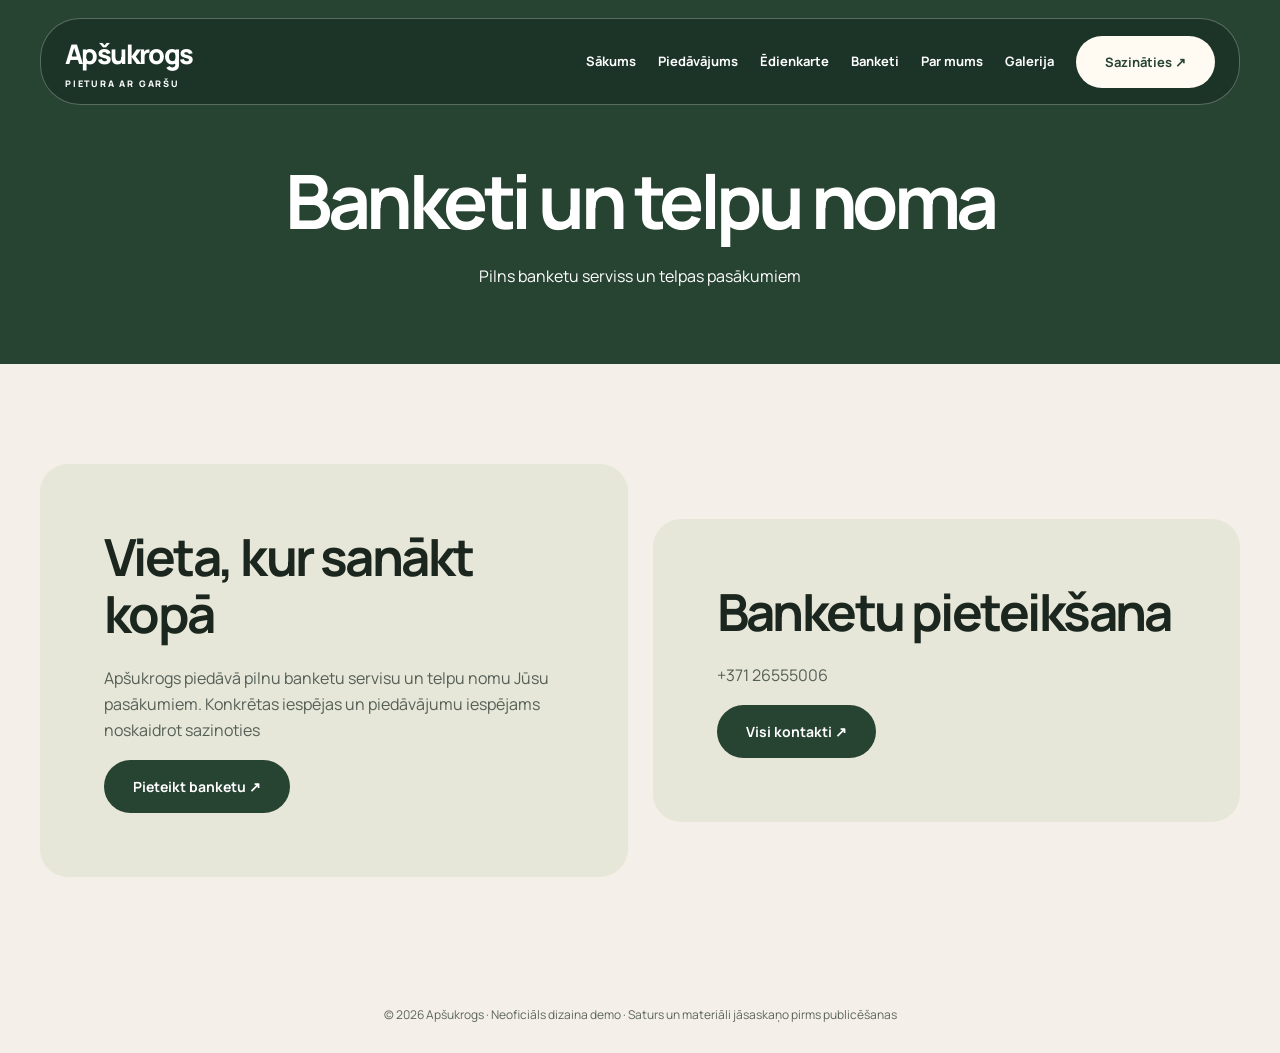
==== banketi.html @ 4380e302 "Add Apšukrogs banketi.html" ====
<!doctype html><html lang="lv"><head><meta charset="utf-8"><meta name="viewport" content="width=device-width,initial-scale=1"><meta name="theme-color" content="#274332"><meta name="description" content="Apšukrogs, Pūres pagasts — ēdināšana, banketi un pasākumi"><title>Banketi | Apšukrogs</title><link rel="stylesheet" href="styles.css"></head><body><header class="header"><div class="container header-inner"><a href="index.html" class="brand">Apšukrogs<small>Pietura ar garšu</small></a><button class="toggle" aria-label="Atvērt izvēlni" aria-expanded="false" onclick="let n=document.querySelector('.nav');let o=n.classList.toggle('open');this.setAttribute('aria-expanded',o)">☰</button><nav class="nav"><a href="index.html">Sākums</a><a href="piedavajums.html">Piedāvājums</a><a href="edienkarte.html">Ēdienkarte</a><a href="banketi.html">Banketi</a><a href="par-mums.html">Par mums</a><a href="galerija.html">Galerija</a><a href="kontakti.html" class="btn btn-light">Sazināties ↗</a></nav></div></header><main><div class="page-head"><div class="container"><h1>Banketi un telpu noma</h1><p>Pilns banketu serviss un telpas pasākumiem</p></div></div><section class="section"><div class="container split"><div class="panel"><h2>Vieta, kur sanākt kopā</h2><p>Apšukrogs piedāvā pilnu banketu servisu un telpu nomu Jūsu pasākumiem. Konkrētas iespējas un piedāvājumu iespējams noskaidrot sazinoties</p><a class="btn btn-dark" href="tel:+37126555006">Pieteikt banketu ↗</a></div><div class="panel"><h2>Banketu pieteikšana</h2><p>+371 26555006</p><a class="btn btn-dark" href="kontakti.html">Visi kontakti ↗</a></div></div></section></main><footer class="footer">© 2026 Apšukrogs · Neoficiāls dizaina demo · Saturs un materiāli jāsaskaņo pirms publicēšanas</footer></body></html>
---- styles.css ----
@import url('https://fonts.googleapis.com/css2?family=Manrope:wght@400;500;600;700;800&display=swap');
:root{--bg:#f4efe8;--ink:#1b261e;--green:#274332;--cream:#fffaf2;--muted:#5c665d;--line:#ded8cf}*{box-sizing:border-box}html{scroll-behavior:smooth}body{margin:0;background:var(--bg);color:var(--ink);font:16px/1.65 Manrope,sans-serif}a{color:inherit;text-decoration:none}img{width:100%;display:block;object-fit:cover}.container{width:min(1200px,calc(100% - 40px));margin:auto}.header{position:absolute;z-index:5;top:18px;left:0;width:100%;color:white}.header-inner{display:flex;align-items:center;justify-content:space-between;gap:24px;padding:13px 24px;border-radius:40px;border:1px solid #ffffff45;background:#1a3024b8;backdrop-filter:blur(15px)}.brand{font-size:27px;font-weight:800;letter-spacing:-.06em}.brand small{display:block;font-size:9px;letter-spacing:.2em;text-transform:uppercase}.nav{display:flex;gap:22px;align-items:center}.nav a{font-size:13px;font-weight:700}.btn{display:inline-flex;justify-content:center;align-items:center;padding:16px 28px;border-radius:999px;min-height:52px;font:700 14px Manrope,sans-serif;border:1px solid transparent;transition:.2s}.btn:hover{transform:translateY(-2px)}.btn-light{background:var(--cream);color:var(--green)}.btn-ghost{background:transparent;color:white;border-color:#ffffffb0}.btn-dark{background:var(--green);color:white}.hero{min-height:100svh;display:grid;place-items:center;background:#243629 url('https://visittukums.kartes.lv/files/img.php?f=56_a5d10-xl.JPG') center/cover no-repeat;position:relative}.hero:before{content:'';position:absolute;inset:0;background:linear-gradient(#13231a55,#0a160fba)}.hero-inner{position:relative;color:white;text-align:center;padding:155px 15px 90px}.hero h1{font-size:clamp(46px,8vw,100px);line-height:1.08;letter-spacing:-.065em;margin:0;font-weight:800}.hero h1 em{display:block;color:#f7e5c3}.actions{display:flex;justify-content:center;gap:16px;margin-top:34px;flex-wrap:wrap}.section{padding:100px 0}.section-title{font-size:clamp(36px,5vw,64px);letter-spacing:-.06em;line-height:1.15;text-align:center;margin:0 0 24px}.intro{text-align:center;margin:0 auto 46px;max-width:680px;color:var(--muted)}.offers{display:grid;grid-template-columns:repeat(4,1fr);gap:20px}.offer{background:var(--cream);border-radius:24px;overflow:hidden;border:1px solid var(--line);display:flex;flex-direction:column}.offer img{aspect-ratio:4/4.3}.offer .inner{padding:23px;display:flex;flex:1;flex-direction:column}.offer h3{font-size:20px;line-height:1.3;margin:0 0 12px;letter-spacing:-.03em}.offer p{font-size:14px;color:var(--muted);margin:0 0 22px}.offer a.more{font-weight:800;color:var(--green);margin-top:auto}.split{display:grid;grid-template-columns:1fr 1fr;gap:25px;align-items:center}.split>img{height:540px;border-radius:28px}.panel{background:#e6e7d9;padding:clamp(30px,5vw,70px);border-radius:28px}.panel h2{font-size:clamp(34px,4vw,56px);line-height:1.12;letter-spacing:-.05em;margin:0 0 22px}.panel p{color:#555f56}.about{text-align:center}.about p{max-width:650px;margin:0 auto 26px;font-size:19px}.gallery{display:grid;grid-template-columns:repeat(3,1fr);gap:20px}.gallery a{border-radius:23px;overflow:hidden}.gallery img{height:330px}.contact{background:var(--green);color:white;padding:90px 0}.contact .split{gap:80px}.contact h2{font-size:clamp(38px,4.8vw,64px);line-height:1.12;letter-spacing:-.06em}.contact p{color:#e1e9e0}.contact .panel{background:#ffffff13;border:1px solid #ffffff25;text-align:center}.contact .panel p{margin-bottom:20px}.footer{text-align:center;padding:28px;color:var(--muted);font-size:12px}.page-head{padding:160px 0 75px;background:var(--green);color:white;text-align:center}.page-head h1{font-size:clamp(44px,6vw,75px);line-height:1.1;letter-spacing:-.06em;margin:0}.page-head p{max-width:650px;margin:20px auto 0}.story{max-width:780px;margin:auto}.story p{font-size:18px;line-height:1.95}.menu-photo{max-width:720px;margin:auto}.menu-photo img{height:auto;object-fit:contain;border-radius:18px}.mini-grid{display:grid;grid-template-columns:repeat(2,1fr);gap:18px}.mini-grid .panel{padding:26px}.mini-grid h3{margin:0 0 12px}.menu-list{display:grid;grid-template-columns:repeat(2,1fr);gap:20px}.menu-list article{background:white;border:1px solid var(--line);padding:25px;border-radius:24px}.menu-list h3{margin:0 0 14px}.menu-list p{margin:6px 0;font-size:14px}.toggle{display:none;background:transparent;border:1px solid #fff9;color:white;padding:10px 14px;border-radius:50px}.note{font-size:12px;color:var(--muted);text-align:center;margin:24px auto}@media(max-width:900px){.nav{gap:9px}.nav a{font-size:11px}.offers{grid-template-columns:repeat(2,1fr)}.split{grid-template-columns:1fr}.split>img{height:420px}}@media(max-width:700px){.header-inner{border-radius:25px}.toggle{display:block}.nav{display:none;position:absolute;top:75px;left:20px;right:20px;background:var(--green);padding:20px;border-radius:24px;flex-direction:column;align-items:stretch}.nav.open{display:flex}.nav a{font-size:15px;text-align:center;padding:10px}.hero-inner{padding-top:180px}.hero h1{font-size:clamp(41px,12vw,60px)}.section{padding:72px 0}.offers,.gallery,.mini-grid,.menu-list{grid-template-columns:1fr}.gallery img{height:350px}.contact .split{gap:22px}}@media(prefers-reduced-motion:reduce){html{scroll-behavior:auto}.btn{transition:none}}
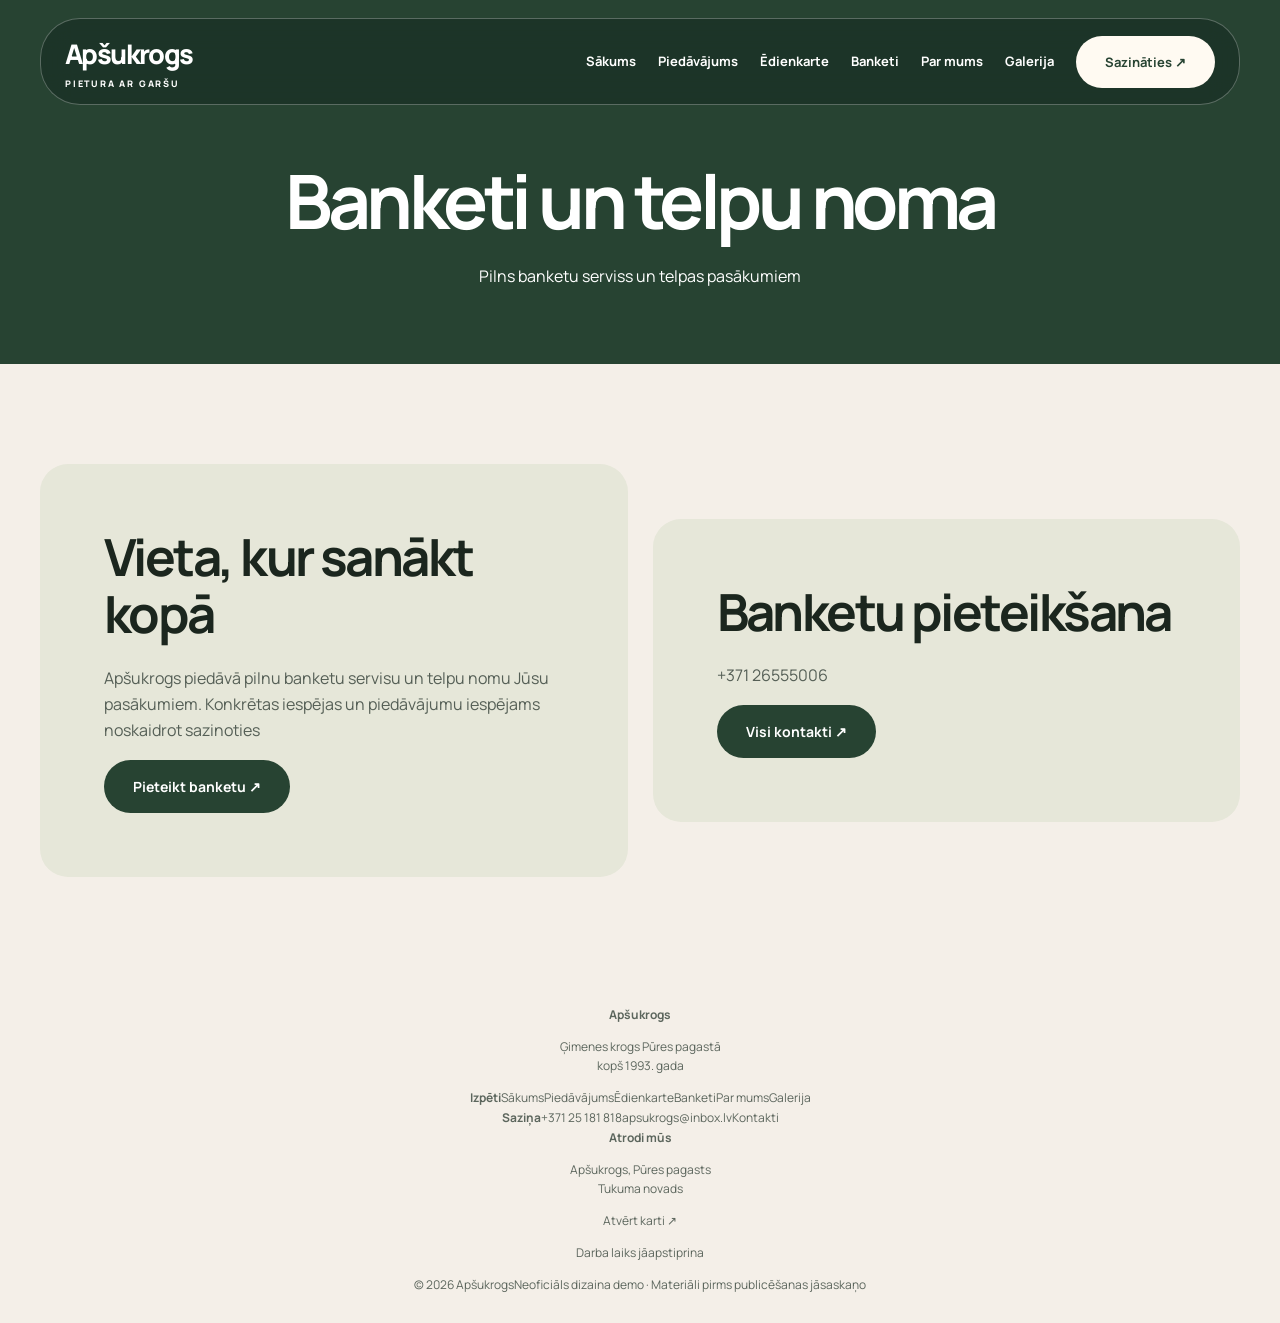
==== commit c7abbdd2: "Apply Warm Editorial design and verified Apšukrogs content" ====
--- a/banketi.html
+++ b/banketi.html
@@ -1 +1 @@
-<!doctype html><html lang="lv"><head><meta charset="utf-8"><meta name="viewport" content="width=device-width,initial-scale=1"><meta name="theme-color" content="#274332"><meta name="description" content="Apšukrogs, Pūres pagasts — ēdināšana, banketi un pasākumi"><title>Banketi | Apšukrogs</title><link rel="stylesheet" href="styles.css"></head><body><header class="header"><div class="container header-inner"><a href="index.html" class="brand">Apšukrogs<small>Pietura ar garšu</small></a><button class="toggle" aria-label="Atvērt izvēlni" aria-expanded="false" onclick="let n=document.querySelector('.nav');let o=n.classList.toggle('open');this.setAttribute('aria-expanded',o)">☰</button><nav class="nav"><a href="index.html">Sākums</a><a href="piedavajums.html">Piedāvājums</a><a href="edienkarte.html">Ēdienkarte</a><a href="banketi.html">Banketi</a><a href="par-mums.html">Par mums</a><a href="galerija.html">Galerija</a><a href="kontakti.html" class="btn btn-light">Sazināties ↗</a></nav></div></header><main><div class="page-head"><div class="container"><h1>Banketi un telpu noma</h1><p>Pilns banketu serviss un telpas pasākumiem</p></div></div><section class="section"><div class="container split"><div class="panel"><h2>Vieta, kur sanākt kopā</h2><p>Apšukrogs piedāvā pilnu banketu servisu un telpu nomu Jūsu pasākumiem. Konkrētas iespējas un piedāvājumu iespējams noskaidrot sazinoties</p><a class="btn btn-dark" href="tel:+37126555006">Pieteikt banketu ↗</a></div><div class="panel"><h2>Banketu pieteikšana</h2><p>+371 26555006</p><a class="btn btn-dark" href="kontakti.html">Visi kontakti ↗</a></div></div></section></main><footer class="footer">© 2026 Apšukrogs · Neoficiāls dizaina demo · Saturs un materiāli jāsaskaņo pirms publicēšanas</footer></body></html>+<!doctype html><html lang="lv"><head><meta charset="utf-8"><meta name="viewport" content="width=device-width,initial-scale=1"><meta name="theme-color" content="#274332"><meta name="description" content="Apšukrogs, Pūres pagasts — ēdināšana, banketi un pasākumi"><title>Banketi | Apšukrogs</title><link rel="stylesheet" href="styles.css"></head><body><header class="header"><div class="container header-inner"><a href="index.html" class="brand">Apšukrogs<small>Pietura ar garšu</small></a><button class="toggle" aria-label="Atvērt izvēlni" aria-expanded="false" onclick="let n=document.querySelector('.nav');let o=n.classList.toggle('open');this.setAttribute('aria-expanded',o)">☰</button><nav class="nav"><a href="index.html">Sākums</a><a href="piedavajums.html">Piedāvājums</a><a href="edienkarte.html">Ēdienkarte</a><a href="banketi.html">Banketi</a><a href="par-mums.html">Par mums</a><a href="galerija.html">Galerija</a><a href="kontakti.html" class="btn btn-light">Sazināties ↗</a></nav></div></header><main><div class="page-head"><div class="container"><h1>Banketi un telpu noma</h1><p>Pilns banketu serviss un telpas pasākumiem</p></div></div><section class="section"><div class="container split"><div class="panel"><h2>Vieta, kur sanākt kopā</h2><p>Apšukrogs piedāvā pilnu banketu servisu un telpu nomu Jūsu pasākumiem. Konkrētas iespējas un piedāvājumu iespējams noskaidrot sazinoties</p><a class="btn btn-dark" href="tel:+37126555006">Pieteikt banketu ↗</a></div><div class="panel"><h2>Banketu pieteikšana</h2><p>+371 26555006</p><a class="btn btn-dark" href="kontakti.html">Visi kontakti ↗</a></div></div></section></main><footer class="footer footer-rich"><div class="container footer-grid"><div class="footer-about"><strong>Apšukrogs</strong><p>Ģimenes krogs Pūres pagastā<br>kopš 1993. gada</p></div><nav aria-label="Kājenes navigācija"><b>Izpēti</b><a href="index.html">Sākums</a><a href="piedavajums.html">Piedāvājums</a><a href="edienkarte.html">Ēdienkarte</a><a href="banketi.html">Banketi</a><a href="par-mums.html">Par mums</a><a href="galerija.html">Galerija</a></nav><div><b>Saziņa</b><a href="tel:+37125181818">+371 25 181 818</a><a href="mailto:apsukrogs@inbox.lv">apsukrogs@inbox.lv</a><a href="kontakti.html">Kontakti</a></div><div><b>Atrodi mūs</b><p>Apšukrogs, Pūres pagasts<br>Tukuma novads</p><a href="https://www.google.com/maps/search/?api=1&query=Ap%C5%A1ukrogs%20P%C5%ABres%20pagasts" target="_blank" rel="noopener">Atvērt karti ↗</a><p class="footer-fine">Darba laiks jāapstiprina</p></div></div><div class="container footer-bottom"><span>© 2026 Apšukrogs</span><span>Neoficiāls dizaina demo · Materiāli pirms publicēšanas jāsaskaņo</span></div></footer></body></html>
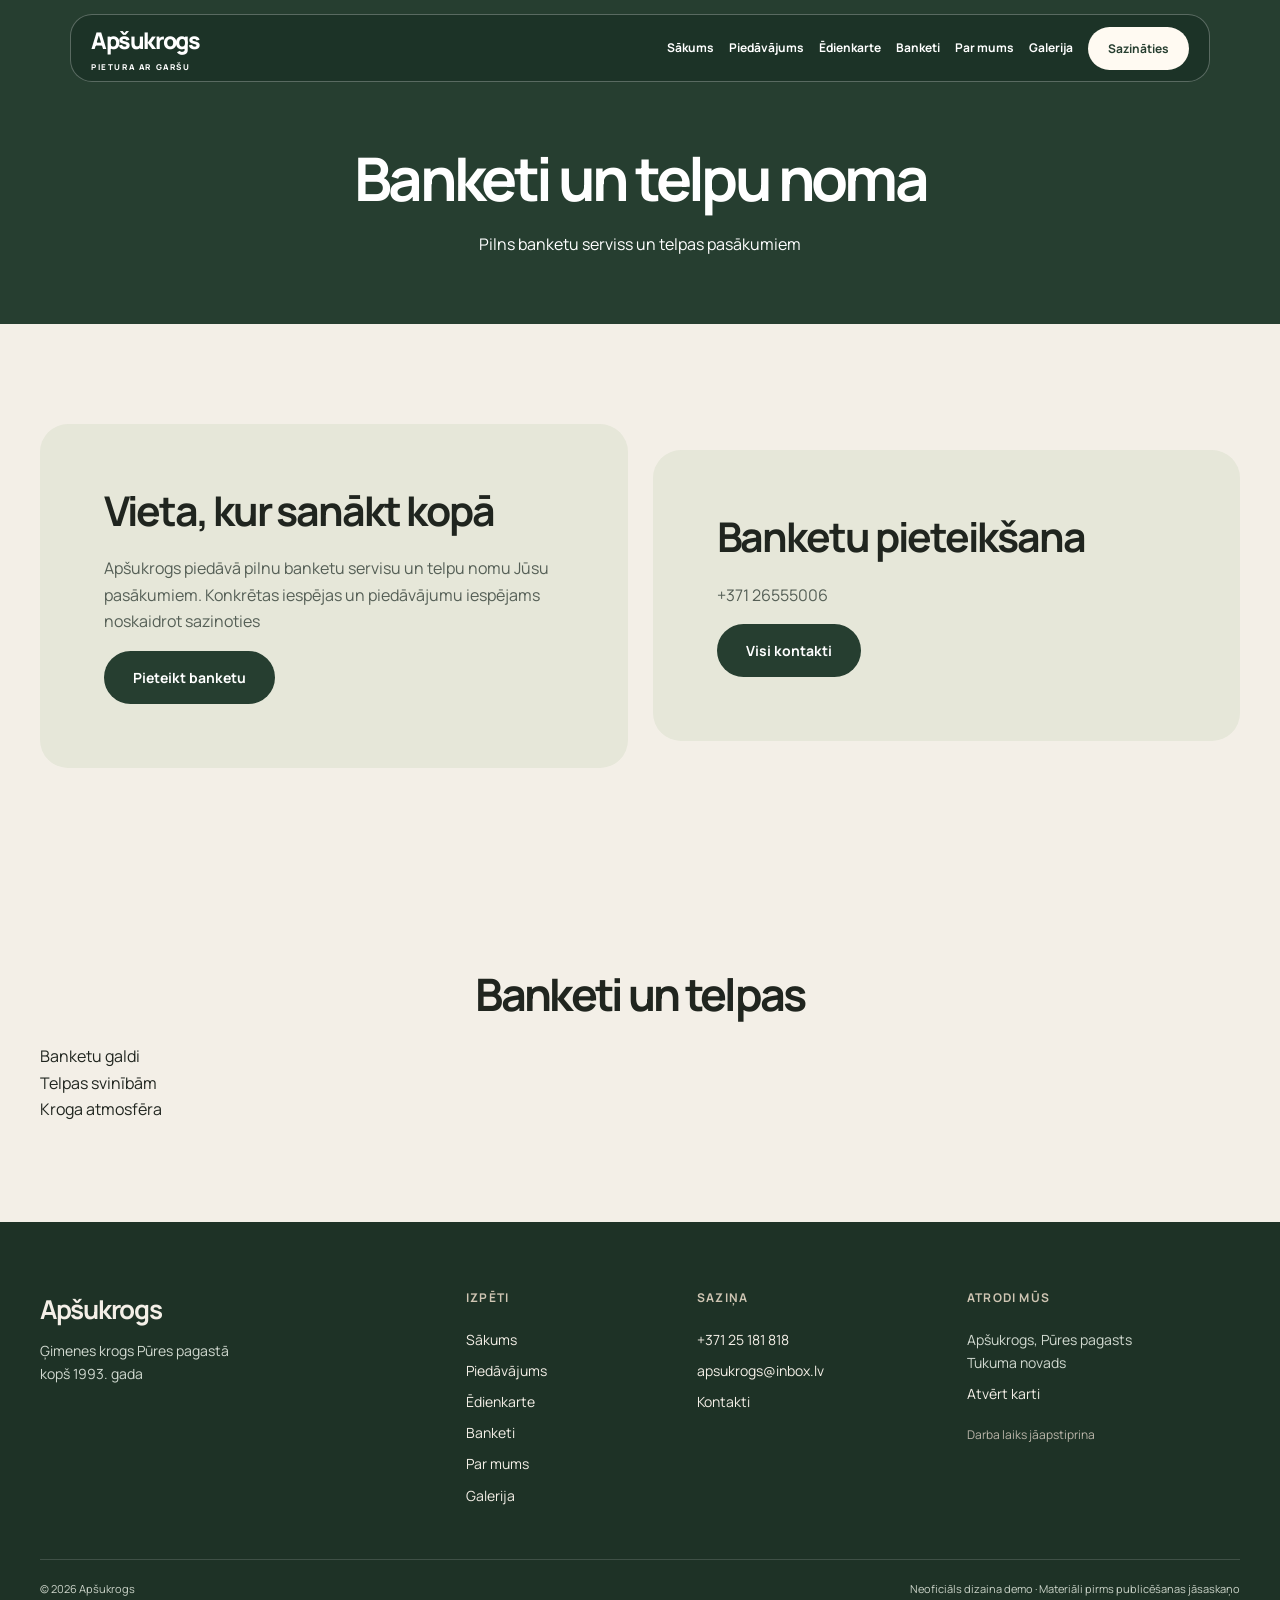
==== commit 745ad792: "Remove CTA arrows and refine Apšukrogs navigation" ====
--- a/banketi.html
+++ b/banketi.html
@@ -1 +1 @@
-<!doctype html><html lang="lv"><head><meta charset="utf-8"><meta name="viewport" content="width=device-width,initial-scale=1"><meta name="theme-color" content="#274332"><meta name="description" content="Apšukrogs, Pūres pagasts — ēdināšana, banketi un pasākumi"><title>Banketi | Apšukrogs</title><link rel="stylesheet" href="styles.css"></head><body><header class="header"><div class="container header-inner"><a href="index.html" class="brand">Apšukrogs<small>Pietura ar garšu</small></a><button class="toggle" aria-label="Atvērt izvēlni" aria-expanded="false" onclick="let n=document.querySelector('.nav');let o=n.classList.toggle('open');this.setAttribute('aria-expanded',o)">☰</button><nav class="nav"><a href="index.html">Sākums</a><a href="piedavajums.html">Piedāvājums</a><a href="edienkarte.html">Ēdienkarte</a><a href="banketi.html">Banketi</a><a href="par-mums.html">Par mums</a><a href="galerija.html">Galerija</a><a href="kontakti.html" class="btn btn-light">Sazināties ↗</a></nav></div></header><main><div class="page-head"><div class="container"><h1>Banketi un telpu noma</h1><p>Pilns banketu serviss un telpas pasākumiem</p></div></div><section class="section"><div class="container split"><div class="panel"><h2>Vieta, kur sanākt kopā</h2><p>Apšukrogs piedāvā pilnu banketu servisu un telpu nomu Jūsu pasākumiem. Konkrētas iespējas un piedāvājumu iespējams noskaidrot sazinoties</p><a class="btn btn-dark" href="tel:+37126555006">Pieteikt banketu ↗</a></div><div class="panel"><h2>Banketu pieteikšana</h2><p>+371 26555006</p><a class="btn btn-dark" href="kontakti.html">Visi kontakti ↗</a></div></div></section></main><footer class="footer footer-rich"><div class="container footer-grid"><div class="footer-about"><strong>Apšukrogs</strong><p>Ģimenes krogs Pūres pagastā<br>kopš 1993. gada</p></div><nav aria-label="Kājenes navigācija"><b>Izpēti</b><a href="index.html">Sākums</a><a href="piedavajums.html">Piedāvājums</a><a href="edienkarte.html">Ēdienkarte</a><a href="banketi.html">Banketi</a><a href="par-mums.html">Par mums</a><a href="galerija.html">Galerija</a></nav><div><b>Saziņa</b><a href="tel:+37125181818">+371 25 181 818</a><a href="mailto:apsukrogs@inbox.lv">apsukrogs@inbox.lv</a><a href="kontakti.html">Kontakti</a></div><div><b>Atrodi mūs</b><p>Apšukrogs, Pūres pagasts<br>Tukuma novads</p><a href="https://www.google.com/maps/search/?api=1&query=Ap%C5%A1ukrogs%20P%C5%ABres%20pagasts" target="_blank" rel="noopener">Atvērt karti ↗</a><p class="footer-fine">Darba laiks jāapstiprina</p></div></div><div class="container footer-bottom"><span>© 2026 Apšukrogs</span><span>Neoficiāls dizaina demo · Materiāli pirms publicēšanas jāsaskaņo</span></div></footer></body></html>+<!doctype html><html lang="lv"><head><meta charset="utf-8"><meta name="viewport" content="width=device-width,initial-scale=1"><meta name="theme-color" content="#274332"><meta name="description" content="Apšukrogs, Pūres pagasts — ēdināšana, banketi un pasākumi"><title>Banketi | Apšukrogs</title><link rel="stylesheet" href="styles.css"></head><body><header class="header"><div class="container header-inner"><a href="index.html" class="brand">Apšukrogs<small>Pietura ar garšu</small></a><button class="toggle" aria-label="Atvērt izvēlni" aria-expanded="false" onclick="let n=document.querySelector('.nav');let o=n.classList.toggle('open');this.setAttribute('aria-expanded',o)">☰</button><nav class="nav"><a href="index.html">Sākums</a><a href="piedavajums.html">Piedāvājums</a><a href="edienkarte.html">Ēdienkarte</a><a href="banketi.html">Banketi</a><a href="par-mums.html">Par mums</a><a href="galerija.html">Galerija</a><a href="kontakti.html" class="btn btn-light">Sazināties</a></nav></div></header><main><div class="page-head"><div class="container"><h1>Banketi un telpu noma</h1><p>Pilns banketu serviss un telpas pasākumiem</p></div></div><section class="section"><div class="container split"><div class="panel"><h2>Vieta, kur sanākt kopā</h2><p>Apšukrogs piedāvā pilnu banketu servisu un telpu nomu Jūsu pasākumiem. Konkrētas iespējas un piedāvājumu iespējams noskaidrot sazinoties</p><a class="btn btn-dark" href="tel:+37126555006">Pieteikt banketu</a></div><div class="panel"><h2>Banketu pieteikšana</h2><p>+371 26555006</p><a class="btn btn-dark" href="kontakti.html">Visi kontakti</a></div></div></section><section class="section banquet-photo-section"><div class="container"><h2 class="section-title">Banketi un telpas</h2><div class="banquet-photo-strip" aria-label="Vieta banketu un telpu attēliem"><div class="banquet-photo-slot">Banketu galdi</div><div class="banquet-photo-slot">Telpas svinībām</div><div class="banquet-photo-slot">Kroga atmosfēra</div></div></div></section></main><footer class="footer footer-rich"><div class="container footer-grid"><div class="footer-about"><strong>Apšukrogs</strong><p>Ģimenes krogs Pūres pagastā<br>kopš 1993. gada</p></div><nav aria-label="Kājenes navigācija"><b>Izpēti</b><a href="index.html">Sākums</a><a href="piedavajums.html">Piedāvājums</a><a href="edienkarte.html">Ēdienkarte</a><a href="banketi.html">Banketi</a><a href="par-mums.html">Par mums</a><a href="galerija.html">Galerija</a></nav><div><b>Saziņa</b><a href="tel:+37125181818">+371 25 181 818</a><a href="mailto:apsukrogs@inbox.lv">apsukrogs@inbox.lv</a><a href="kontakti.html">Kontakti</a></div><div><b>Atrodi mūs</b><p>Apšukrogs, Pūres pagasts<br>Tukuma novads</p><a href="https://www.google.com/maps/search/?api=1&query=Ap%C5%A1ukrogs%20P%C5%ABres%20pagasts" target="_blank" rel="noopener">Atvērt karti</a><p class="footer-fine">Darba laiks jāapstiprina</p></div></div><div class="container footer-bottom"><span>© 2026 Apšukrogs</span><span>Neoficiāls dizaina demo · Materiāli pirms publicēšanas jāsaskaņo</span></div></footer></body></html>
--- a/styles.css
+++ b/styles.css
@@ -1,2 +1,16 @@
 @import url('https://fonts.googleapis.com/css2?family=Manrope:wght@400;500;600;700;800&display=swap');
-:root{--bg:#f4efe8;--ink:#1b261e;--green:#274332;--cream:#fffaf2;--muted:#5c665d;--line:#ded8cf}*{box-sizing:border-box}html{scroll-behavior:smooth}body{margin:0;background:var(--bg);color:var(--ink);font:16px/1.65 Manrope,sans-serif}a{color:inherit;text-decoration:none}img{width:100%;display:block;object-fit:cover}.container{width:min(1200px,calc(100% - 40px));margin:auto}.header{position:absolute;z-index:5;top:18px;left:0;width:100%;color:white}.header-inner{display:flex;align-items:center;justify-content:space-between;gap:24px;padding:13px 24px;border-radius:40px;border:1px solid #ffffff45;background:#1a3024b8;backdrop-filter:blur(15px)}.brand{font-size:27px;font-weight:800;letter-spacing:-.06em}.brand small{display:block;font-size:9px;letter-spacing:.2em;text-transform:uppercase}.nav{display:flex;gap:22px;align-items:center}.nav a{font-size:13px;font-weight:700}.btn{display:inline-flex;justify-content:center;align-items:center;padding:16px 28px;border-radius:999px;min-height:52px;font:700 14px Manrope,sans-serif;border:1px solid transparent;transition:.2s}.btn:hover{transform:translateY(-2px)}.btn-light{background:var(--cream);color:var(--green)}.btn-ghost{background:transparent;color:white;border-color:#ffffffb0}.btn-dark{background:var(--green);color:white}.hero{min-height:100svh;display:grid;place-items:center;background:#243629 url('https://visittukums.kartes.lv/files/img.php?f=56_a5d10-xl.JPG') center/cover no-repeat;position:relative}.hero:before{content:'';position:absolute;inset:0;background:linear-gradient(#13231a55,#0a160fba)}.hero-inner{position:relative;color:white;text-align:center;padding:155px 15px 90px}.hero h1{font-size:clamp(46px,8vw,100px);line-height:1.08;letter-spacing:-.065em;margin:0;font-weight:800}.hero h1 em{display:block;color:#f7e5c3}.actions{display:flex;justify-content:center;gap:16px;margin-top:34px;flex-wrap:wrap}.section{padding:100px 0}.section-title{font-size:clamp(36px,5vw,64px);letter-spacing:-.06em;line-height:1.15;text-align:center;margin:0 0 24px}.intro{text-align:center;margin:0 auto 46px;max-width:680px;color:var(--muted)}.offers{display:grid;grid-template-columns:repeat(4,1fr);gap:20px}.offer{background:var(--cream);border-radius:24px;overflow:hidden;border:1px solid var(--line);display:flex;flex-direction:column}.offer img{aspect-ratio:4/4.3}.offer .inner{padding:23px;display:flex;flex:1;flex-direction:column}.offer h3{font-size:20px;line-height:1.3;margin:0 0 12px;letter-spacing:-.03em}.offer p{font-size:14px;color:var(--muted);margin:0 0 22px}.offer a.more{font-weight:800;color:var(--green);margin-top:auto}.split{display:grid;grid-template-columns:1fr 1fr;gap:25px;align-items:center}.split>img{height:540px;border-radius:28px}.panel{background:#e6e7d9;padding:clamp(30px,5vw,70px);border-radius:28px}.panel h2{font-size:clamp(34px,4vw,56px);line-height:1.12;letter-spacing:-.05em;margin:0 0 22px}.panel p{color:#555f56}.about{text-align:center}.about p{max-width:650px;margin:0 auto 26px;font-size:19px}.gallery{display:grid;grid-template-columns:repeat(3,1fr);gap:20px}.gallery a{border-radius:23px;overflow:hidden}.gallery img{height:330px}.contact{background:var(--green);color:white;padding:90px 0}.contact .split{gap:80px}.contact h2{font-size:clamp(38px,4.8vw,64px);line-height:1.12;letter-spacing:-.06em}.contact p{color:#e1e9e0}.contact .panel{background:#ffffff13;border:1px solid #ffffff25;text-align:center}.contact .panel p{margin-bottom:20px}.footer{text-align:center;padding:28px;color:var(--muted);font-size:12px}.page-head{padding:160px 0 75px;background:var(--green);color:white;text-align:center}.page-head h1{font-size:clamp(44px,6vw,75px);line-height:1.1;letter-spacing:-.06em;margin:0}.page-head p{max-width:650px;margin:20px auto 0}.story{max-width:780px;margin:auto}.story p{font-size:18px;line-height:1.95}.menu-photo{max-width:720px;margin:auto}.menu-photo img{height:auto;object-fit:contain;border-radius:18px}.mini-grid{display:grid;grid-template-columns:repeat(2,1fr);gap:18px}.mini-grid .panel{padding:26px}.mini-grid h3{margin:0 0 12px}.menu-list{display:grid;grid-template-columns:repeat(2,1fr);gap:20px}.menu-list article{background:white;border:1px solid var(--line);padding:25px;border-radius:24px}.menu-list h3{margin:0 0 14px}.menu-list p{margin:6px 0;font-size:14px}.toggle{display:none;background:transparent;border:1px solid #fff9;color:white;padding:10px 14px;border-radius:50px}.note{font-size:12px;color:var(--muted);text-align:center;margin:24px auto}@media(max-width:900px){.nav{gap:9px}.nav a{font-size:11px}.offers{grid-template-columns:repeat(2,1fr)}.split{grid-template-columns:1fr}.split>img{height:420px}}@media(max-width:700px){.header-inner{border-radius:25px}.toggle{display:block}.nav{display:none;position:absolute;top:75px;left:20px;right:20px;background:var(--green);padding:20px;border-radius:24px;flex-direction:column;align-items:stretch}.nav.open{display:flex}.nav a{font-size:15px;text-align:center;padding:10px}.hero-inner{padding-top:180px}.hero h1{font-size:clamp(41px,12vw,60px)}.section{padding:72px 0}.offers,.gallery,.mini-grid,.menu-list{grid-template-columns:1fr}.gallery img{height:350px}.contact .split{gap:22px}}@media(prefers-reduced-motion:reduce){html{scroll-behavior:auto}.btn{transition:none}}+:root{--bg:#f4efe8;--ink:#1b261e;--green:#274332;--cream:#fffaf2;--muted:#5c665d;--line:#ded8cf}*{box-sizing:border-box}html{scroll-behavior:smooth}body{margin:0;background:var(--bg);color:var(--ink);font:16px/1.65 Manrope,sans-serif}a{color:inherit;text-decoration:none}img{width:100%;display:block;object-fit:cover}.container{width:min(1200px,calc(100% - 40px));margin:auto}.header{position:absolute;z-index:5;top:18px;left:0;width:100%;color:white}.header-inner{display:flex;align-items:center;justify-content:space-between;gap:24px;padding:13px 24px;border-radius:40px;border:1px solid #ffffff45;background:#1a3024b8;backdrop-filter:blur(15px)}.brand{font-size:27px;font-weight:800;letter-spacing:-.06em}.brand small{display:block;font-size:9px;letter-spacing:.2em;text-transform:uppercase}.nav{display:flex;gap:22px;align-items:center}.nav a{font-size:13px;font-weight:700}.btn{display:inline-flex;justify-content:center;align-items:center;padding:16px 28px;border-radius:999px;min-height:52px;font:700 14px Manrope,sans-serif;border:1px solid transparent;transition:.2s}.btn:hover{transform:translateY(-2px)}.btn-light{background:var(--cream);color:var(--green)}.btn-ghost{background:transparent;color:white;border-color:#ffffffb0}.btn-dark{background:var(--green);color:white}.hero{min-height:100svh;display:grid;place-items:center;background:#243629 url('https://visittukums.kartes.lv/files/img.php?f=56_a5d10-xl.JPG') center/cover no-repeat;position:relative}.hero:before{content:'';position:absolute;inset:0;background:linear-gradient(#13231a55,#0a160fba)}.hero-inner{position:relative;color:white;text-align:center;padding:155px 15px 90px}.hero h1{font-size:clamp(46px,8vw,100px);line-height:1.08;letter-spacing:-.065em;margin:0;font-weight:800}.hero h1 em{display:block;color:#f7e5c3}.actions{display:flex;justify-content:center;gap:16px;margin-top:34px;flex-wrap:wrap}.section{padding:100px 0}.section-title{font-size:clamp(36px,5vw,64px);letter-spacing:-.06em;line-height:1.15;text-align:center;margin:0 0 24px}.intro{text-align:center;margin:0 auto 46px;max-width:680px;color:var(--muted)}.offers{display:grid;grid-template-columns:repeat(4,1fr);gap:20px}.offer{background:var(--cream);border-radius:24px;overflow:hidden;border:1px solid var(--line);display:flex;flex-direction:column}.offer img{aspect-ratio:4/4.3}.offer .inner{padding:23px;display:flex;flex:1;flex-direction:column}.offer h3{font-size:20px;line-height:1.3;margin:0 0 12px;letter-spacing:-.03em}.offer p{font-size:14px;color:var(--muted);margin:0 0 22px}.offer a.more{font-weight:800;color:var(--green);margin-top:auto}.split{display:grid;grid-template-columns:1fr 1fr;gap:25px;align-items:center}.split>img{height:540px;border-radius:28px}.panel{background:#e6e7d9;padding:clamp(30px,5vw,70px);border-radius:28px}.panel h2{font-size:clamp(34px,4vw,56px);line-height:1.12;letter-spacing:-.05em;margin:0 0 22px}.panel p{color:#555f56}.about{text-align:center}.about p{max-width:650px;margin:0 auto 26px;font-size:19px}.gallery{display:grid;grid-template-columns:repeat(3,1fr);gap:20px}.gallery a{border-radius:23px;overflow:hidden}.gallery img{height:330px}.contact{background:var(--green);color:white;padding:90px 0}.contact .split{gap:80px}.contact h2{font-size:clamp(38px,4.8vw,64px);line-height:1.12;letter-spacing:-.06em}.contact p{color:#e1e9e0}.contact .panel{background:#ffffff13;border:1px solid #ffffff25;text-align:center}.contact .panel p{margin-bottom:20px}.footer{text-align:center;padding:28px;color:var(--muted);font-size:12px}.page-head{padding:160px 0 75px;background:var(--green);color:white;text-align:center}.page-head h1{font-size:clamp(44px,6vw,75px);line-height:1.1;letter-spacing:-.06em;margin:0}.page-head p{max-width:650px;margin:20px auto 0}.story{max-width:780px;margin:auto}.story p{font-size:18px;line-height:1.95}.menu-photo{max-width:720px;margin:auto}.menu-photo img{height:auto;object-fit:contain;border-radius:18px}.mini-grid{display:grid;grid-template-columns:repeat(2,1fr);gap:18px}.mini-grid .panel{padding:26px}.mini-grid h3{margin:0 0 12px}.menu-list{display:grid;grid-template-columns:repeat(2,1fr);gap:20px}.menu-list article{background:white;border:1px solid var(--line);padding:25px;border-radius:24px}.menu-list h3{margin:0 0 14px}.menu-list p{margin:6px 0;font-size:14px}.toggle{display:none;background:transparent;border:1px solid #fff9;color:white;padding:10px 14px;border-radius:50px}.note{font-size:12px;color:var(--muted);text-align:center;margin:24px auto}@media(max-width:900px){.nav{gap:9px}.nav a{font-size:11px}.offers{grid-template-columns:repeat(2,1fr)}.split{grid-template-columns:1fr}.split>img{height:420px}}@media(max-width:700px){.header-inner{border-radius:25px}.toggle{display:block}.nav{display:none;position:absolute;top:75px;left:20px;right:20px;background:var(--green);padding:20px;border-radius:24px;flex-direction:column;align-items:stretch}.nav.open{display:flex}.nav a{font-size:15px;text-align:center;padding:10px}.hero-inner{padding-top:180px}.hero h1{font-size:clamp(41px,12vw,60px)}.section{padding:72px 0}.offers,.gallery,.mini-grid,.menu-list{grid-template-columns:1fr}.gallery img{height:350px}.contact .split{gap:22px}}@media(prefers-reduced-motion:reduce){html{scroll-behavior:auto}.btn{transition:none}}
+/* Warm Editorial — approved adjustments 2026-10-20 */
+:root{--bg:#f3efe7;--cream:#fffaf2;--ink:#20251f;--muted:#5e665e;--green:#263e30;--line:#d5c3a8;--wood:#936b48;--sand:#d5c3a8}
+.header{top:14px}.header-inner{max-width:1140px;margin:auto;min-height:68px;padding:7px 20px;gap:20px;border-radius:22px}.brand{font-size:23px}.brand small{font-size:8px}.nav{gap:15px}.nav a{font-size:12px}.nav a.btn{font-size:12px;min-height:43px;padding:11px 19px}.hero h1{font-size:clamp(44px,5.2vw,68px);line-height:1.14;letter-spacing:-.055em}.hero h1 em{color:#f5e5cb}.section-title{font-size:clamp(30px,3.5vw,48px);line-height:1.15}.panel h2{font-size:clamp(28px,3.2vw,44px)}.page-head h1{font-size:clamp(38px,4.7vw,64px)}.offer{border-color:#ded6ca;background:#faf7f2}.offer .photo{display:block;height:225px;background:#e5dfd4;position:relative;overflow:hidden}.offer .photo img{height:100%;width:100%;object-fit:cover;transition:transform .35s}.offer .photo:hover img{transform:scale(1.03)}.offer .photo span{position:absolute;bottom:12px;right:12px;background:#1c3023d9;color:white;border-radius:40px;padding:7px 12px;font-size:11px;font-weight:700}.offer h3{font-size:18px}.split-heading{text-align:center;margin-bottom:38px}.split-heading h2{margin-bottom:8px}.split-heading p{margin:0 auto;color:var(--muted);max-width:680px}.editorial-row{display:grid;grid-template-columns:1fr 1fr;gap:24px;align-items:stretch}.editorial-row>.panel{display:flex;flex-direction:column;justify-content:center}.editorial-row>.panel .btn{align-self:flex-start;margin-top:8px}.editorial-photo{min-height:390px;border-radius:28px;overflow:hidden;background:#ded5c8}.editorial-photo img{width:100%;height:100%;object-fit:cover}.footer-rich{background:#1e3226;color:#f4efe7;padding:66px 0 22px;text-align:left}.footer-grid{display:grid;grid-template-columns:2fr 1fr 1.2fr 1.4fr;gap:36px}.footer-grid>div,.footer-grid nav{display:flex;flex-direction:column;align-items:flex-start;gap:8px}.footer-grid b{font-size:12px;text-transform:uppercase;letter-spacing:.1em;color:#cfc5b3;margin-bottom:12px}.footer-grid p{margin:0;color:#d1d9d0;font-size:14px}.footer-grid a{font-size:14px}.footer-grid a:hover{text-decoration:underline}.footer-about strong{font-size:26px;letter-spacing:-.05em}.footer-bottom{margin-top:52px;border-top:1px solid #ffffff25;padding-top:20px;display:flex;justify-content:space-between;gap:20px;font-size:11px;color:#cbd3c8}.footer-grid .footer-fine{font-size:12px;color:#bbb6aa;margin-top:12px}.menu-list{grid-template-columns:repeat(2,minmax(0,1fr));gap:20px}.menu-list article{background:var(--cream)}.menu-list p{display:flex;justify-content:space-between;gap:15px;border-bottom:1px solid #e7dfd4;padding-bottom:7px}.menu-list p span:last-child{font-weight:700;white-space:nowrap}.menu-alert{text-align:center;color:#6b5a47;background:#e9dfd0;border:1px solid #dfcbaa;border-radius:15px;padding:14px;max-width:900px;margin:0 auto 35px;font-size:13px}.offer-media-placeholder{height:225px;display:grid;place-items:center;text-align:center;background:linear-gradient(140deg,#ddd3c5,#e8e1d6);color:#5e594e;padding:25px;font-size:13px}.offer-media-placeholder strong{font-size:16px}.page-head{padding-top:145px;padding-bottom:66px}.editorial-link{margin-top:16px}
+@media(max-width:1000px){.footer-grid{grid-template-columns:repeat(2,1fr)}.editorial-row{grid-template-columns:1fr}.offer .photo,.offer-media-placeholder{height:245px}}
+@media(max-width:700px){.hero h1{font-size:clamp(36px,9vw,48px)}.header-inner{min-height:64px}.nav{gap:8px}.footer-grid{grid-template-columns:1fr 1fr;gap:30px}.footer-bottom{flex-direction:column}.editorial-photo{min-height:260px}.menu-list{grid-template-columns:1fr}.offer .photo,.offer-media-placeholder{height:260px}.section-title{font-size:34px}}
+a:focus-visible,button:focus-visible{outline:3px solid #c17c43;outline-offset:3px}
+
+/* Approved four-annotation polish: white menu cards and horizontal gallery */
+.menu-list article{background:#fff!important;border:1px solid #e3e3e3;box-shadow:none}
+.menu-list p{border-bottom-color:#eeeeee}
+.gallery-placeholders{display:grid;grid-template-columns:repeat(4,minmax(0,1fr));gap:16px}
+.gallery-placeholder{aspect-ratio:4/5;background:#e9e6e0;color:#67665f;display:flex;align-items:center;justify-content:center;text-align:center;padding:22px;border-radius:20px;font-size:14px;font-weight:600}
+@media(max-width:900px){.gallery-placeholders{grid-template-columns:repeat(2,minmax(0,1fr))}}
+@media(max-width:450px){.gallery-placeholders{display:flex;overflow-x:auto;scroll-snap-type:x mandatory;padding-bottom:8px}.gallery-placeholder{flex:0 0 78%;scroll-snap-align:start}}
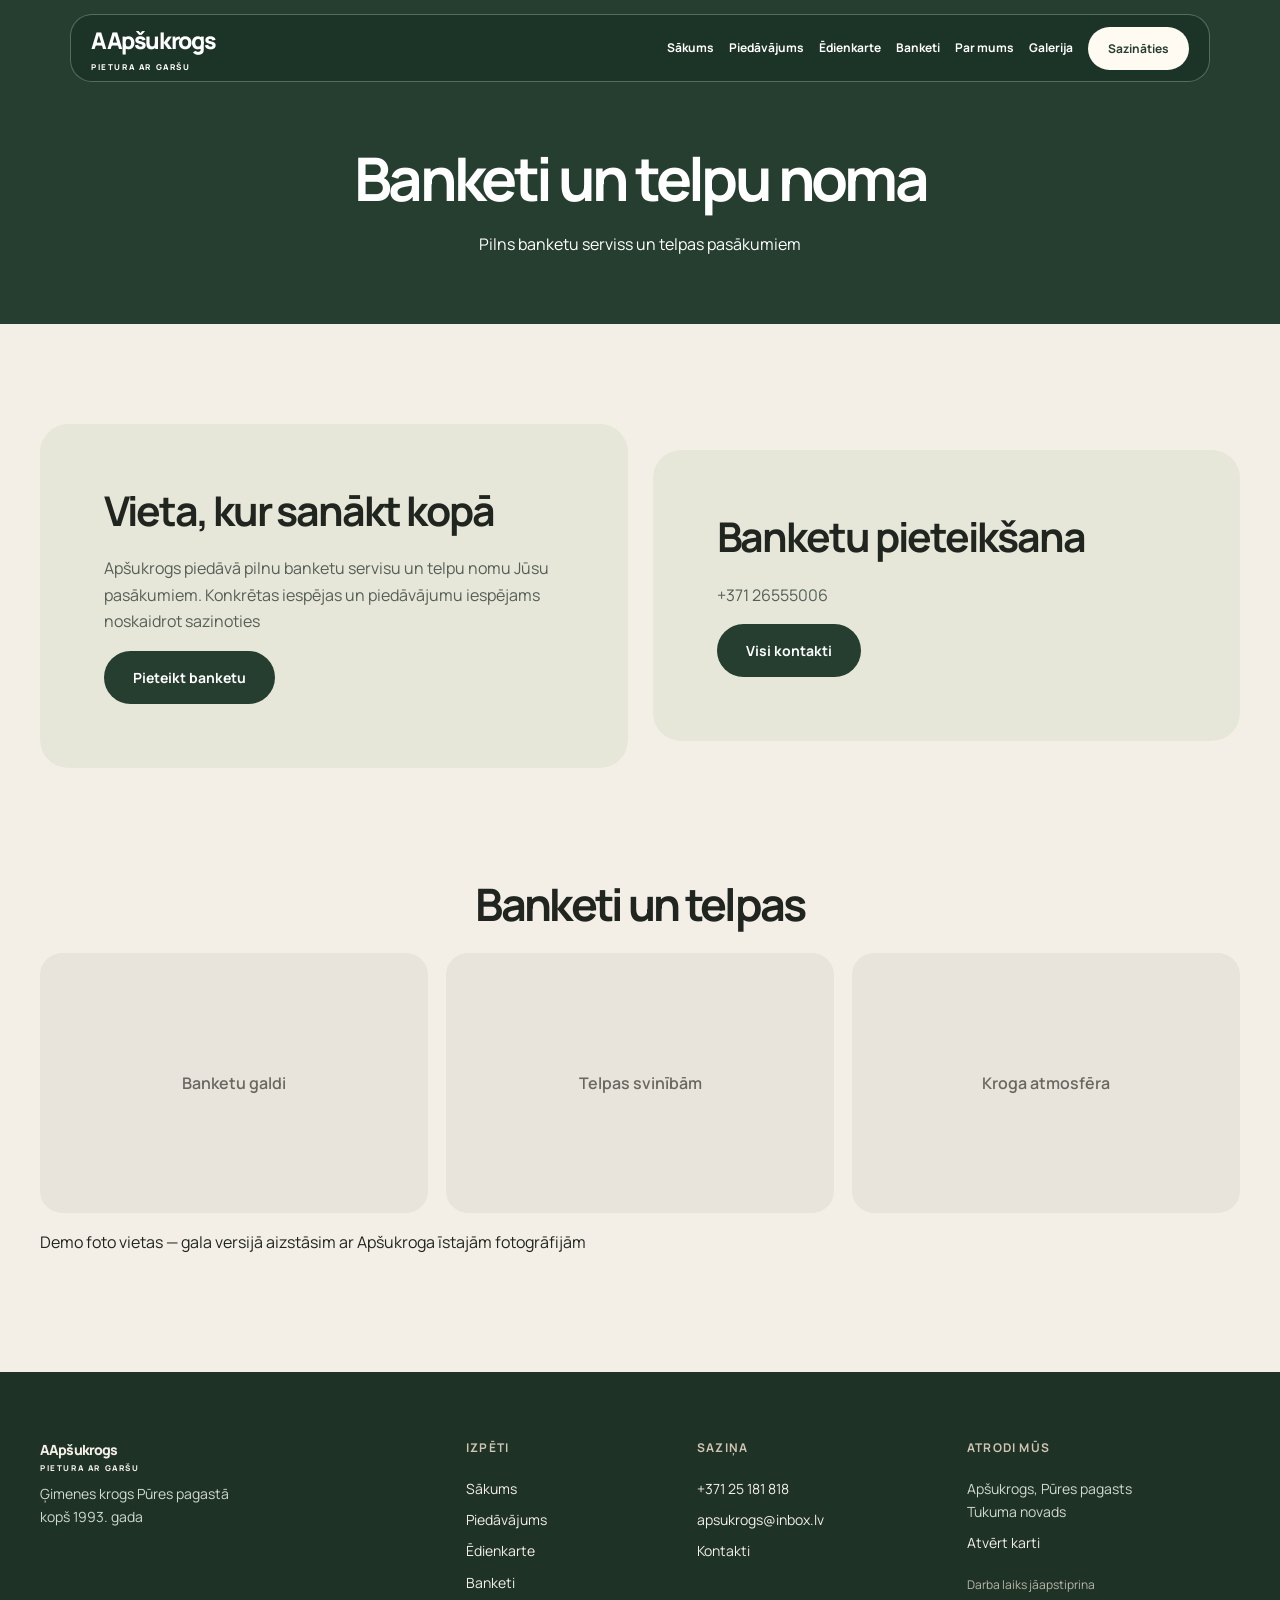
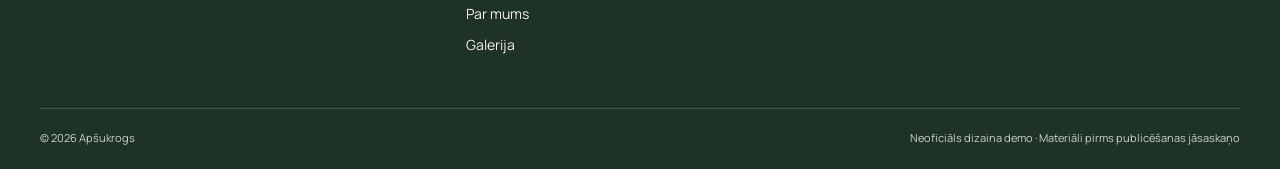
==== commit 1a490f34: "Add demo logo presentation and location or banquet visuals" ====
--- a/banketi.html
+++ b/banketi.html
@@ -1 +1 @@
-<!doctype html><html lang="lv"><head><meta charset="utf-8"><meta name="viewport" content="width=device-width,initial-scale=1"><meta name="theme-color" content="#274332"><meta name="description" content="Apšukrogs, Pūres pagasts — ēdināšana, banketi un pasākumi"><title>Banketi | Apšukrogs</title><link rel="stylesheet" href="styles.css"></head><body><header class="header"><div class="container header-inner"><a href="index.html" class="brand">Apšukrogs<small>Pietura ar garšu</small></a><button class="toggle" aria-label="Atvērt izvēlni" aria-expanded="false" onclick="let n=document.querySelector('.nav');let o=n.classList.toggle('open');this.setAttribute('aria-expanded',o)">☰</button><nav class="nav"><a href="index.html">Sākums</a><a href="piedavajums.html">Piedāvājums</a><a href="edienkarte.html">Ēdienkarte</a><a href="banketi.html">Banketi</a><a href="par-mums.html">Par mums</a><a href="galerija.html">Galerija</a><a href="kontakti.html" class="btn btn-light">Sazināties</a></nav></div></header><main><div class="page-head"><div class="container"><h1>Banketi un telpu noma</h1><p>Pilns banketu serviss un telpas pasākumiem</p></div></div><section class="section"><div class="container split"><div class="panel"><h2>Vieta, kur sanākt kopā</h2><p>Apšukrogs piedāvā pilnu banketu servisu un telpu nomu Jūsu pasākumiem. Konkrētas iespējas un piedāvājumu iespējams noskaidrot sazinoties</p><a class="btn btn-dark" href="tel:+37126555006">Pieteikt banketu</a></div><div class="panel"><h2>Banketu pieteikšana</h2><p>+371 26555006</p><a class="btn btn-dark" href="kontakti.html">Visi kontakti</a></div></div></section><section class="section banquet-photo-section"><div class="container"><h2 class="section-title">Banketi un telpas</h2><div class="banquet-photo-strip" aria-label="Vieta banketu un telpu attēliem"><div class="banquet-photo-slot">Banketu galdi</div><div class="banquet-photo-slot">Telpas svinībām</div><div class="banquet-photo-slot">Kroga atmosfēra</div></div></div></section></main><footer class="footer footer-rich"><div class="container footer-grid"><div class="footer-about"><strong>Apšukrogs</strong><p>Ģimenes krogs Pūres pagastā<br>kopš 1993. gada</p></div><nav aria-label="Kājenes navigācija"><b>Izpēti</b><a href="index.html">Sākums</a><a href="piedavajums.html">Piedāvājums</a><a href="edienkarte.html">Ēdienkarte</a><a href="banketi.html">Banketi</a><a href="par-mums.html">Par mums</a><a href="galerija.html">Galerija</a></nav><div><b>Saziņa</b><a href="tel:+37125181818">+371 25 181 818</a><a href="mailto:apsukrogs@inbox.lv">apsukrogs@inbox.lv</a><a href="kontakti.html">Kontakti</a></div><div><b>Atrodi mūs</b><p>Apšukrogs, Pūres pagasts<br>Tukuma novads</p><a href="https://www.google.com/maps/search/?api=1&query=Ap%C5%A1ukrogs%20P%C5%ABres%20pagasts" target="_blank" rel="noopener">Atvērt karti</a><p class="footer-fine">Darba laiks jāapstiprina</p></div></div><div class="container footer-bottom"><span>© 2026 Apšukrogs</span><span>Neoficiāls dizaina demo · Materiāli pirms publicēšanas jāsaskaņo</span></div></footer></body></html>+<!doctype html><html lang="lv"><head><meta charset="utf-8"><meta name="viewport" content="width=device-width,initial-scale=1"><meta name="theme-color" content="#274332"><meta name="description" content="Apšukrogs, Pūres pagasts — ēdināšana, banketi un pasākumi"><title>Banketi | Apšukrogs</title><link rel="stylesheet" href="styles.css"></head><body><header class="header"><div class="container header-inner"><a href="index.html" class="brand brand-demo" aria-label="Apšukrogs — sākums"><span class="logo-emblem" aria-hidden="true">A</span><span class="logo-wordmark">Apšukrogs<small>PIETURA AR GARŠU</small></span></a><button class="toggle" aria-label="Atvērt izvēlni" aria-expanded="false" onclick="let n=document.querySelector('.nav');let o=n.classList.toggle('open');this.setAttribute('aria-expanded',o)">☰</button><nav class="nav"><a href="index.html">Sākums</a><a href="piedavajums.html">Piedāvājums</a><a href="edienkarte.html">Ēdienkarte</a><a href="banketi.html">Banketi</a><a href="par-mums.html">Par mums</a><a href="galerija.html">Galerija</a><a href="kontakti.html" class="btn btn-light">Sazināties</a></nav></div></header><main><div class="page-head"><div class="container"><h1>Banketi un telpu noma</h1><p>Pilns banketu serviss un telpas pasākumiem</p></div></div><section class="section"><div class="container split"><div class="panel"><h2>Vieta, kur sanākt kopā</h2><p>Apšukrogs piedāvā pilnu banketu servisu un telpu nomu Jūsu pasākumiem. Konkrētas iespējas un piedāvājumu iespējams noskaidrot sazinoties</p><a class="btn btn-dark" href="tel:+37126555006">Pieteikt banketu</a></div><div class="panel"><h2>Banketu pieteikšana</h2><p>+371 26555006</p><a class="btn btn-dark" href="kontakti.html">Visi kontakti</a></div></div></section><section class="section banquet-photo-section"><div class="container"><h2 class="section-title">Banketi un telpas</h2><div class="banquet-photo-strip" aria-label="Banketu un telpu demo galerija"><div class="banquet-photo-slot banquet-style-one"><span class="photo-label">Banketu galdi</span></div><div class="banquet-photo-slot banquet-style-two"><span class="photo-label">Telpas svinībām</span></div><div class="banquet-photo-slot banquet-style-three"><span class="photo-label">Kroga atmosfēra</span></div></div><p class="gallery-demo-note">Demo foto vietas — gala versijā aizstāsim ar Apšukroga īstajām fotogrāfijām</p></div></section></main><footer class="footer footer-rich"><div class="container footer-grid"><div class="footer-about"><a href="index.html" class="brand brand-demo brand-footer"><span class="logo-emblem" aria-hidden="true">A</span><span class="logo-wordmark">Apšukrogs<small>PIETURA AR GARŠU</small></span></a><p>Ģimenes krogs Pūres pagastā<br>kopš 1993. gada</p></div><nav aria-label="Kājenes navigācija"><b>Izpēti</b><a href="index.html">Sākums</a><a href="piedavajums.html">Piedāvājums</a><a href="edienkarte.html">Ēdienkarte</a><a href="banketi.html">Banketi</a><a href="par-mums.html">Par mums</a><a href="galerija.html">Galerija</a></nav><div><b>Saziņa</b><a href="tel:+37125181818">+371 25 181 818</a><a href="mailto:apsukrogs@inbox.lv">apsukrogs@inbox.lv</a><a href="kontakti.html">Kontakti</a></div><div><b>Atrodi mūs</b><p>Apšukrogs, Pūres pagasts<br>Tukuma novads</p><a href="https://www.google.com/maps/search/?api=1&query=Ap%C5%A1ukrogs%20P%C5%ABres%20pagasts" target="_blank" rel="noopener">Atvērt karti</a><p class="footer-fine">Darba laiks jāapstiprina</p></div></div><div class="container footer-bottom"><span>© 2026 Apšukrogs</span><span>Neoficiāls dizaina demo · Materiāli pirms publicēšanas jāsaskaņo</span></div></footer></body></html>
--- a/styles.css
+++ b/styles.css
@@ -14,3 +14,9 @@
 .gallery-placeholder{aspect-ratio:4/5;background:#e9e6e0;color:#67665f;display:flex;align-items:center;justify-content:center;text-align:center;padding:22px;border-radius:20px;font-size:14px;font-weight:600}
 @media(max-width:900px){.gallery-placeholders{grid-template-columns:repeat(2,minmax(0,1fr))}}
 @media(max-width:450px){.gallery-placeholders{display:flex;overflow-x:auto;scroll-snap-type:x mandatory;padding-bottom:8px}.gallery-placeholder{flex:0 0 78%;scroll-snap-align:start}}
+
+/* Banketu foto joslas struktūra — saturam rezervētas vietas */
+.banquet-photo-section{padding-top:10px}
+.banquet-photo-strip{display:grid;grid-template-columns:repeat(3,minmax(0,1fr));gap:18px}
+.banquet-photo-slot{min-height:260px;border-radius:22px;background:#e8e4dc;color:#686860;display:grid;place-items:center;text-align:center;padding:24px;font-weight:600}
+@media(max-width:700px){.banquet-photo-strip{display:flex;overflow-x:auto;scroll-snap-type:x mandatory;padding-bottom:10px}.banquet-photo-slot{flex:0 0 82%;scroll-snap-align:start}}
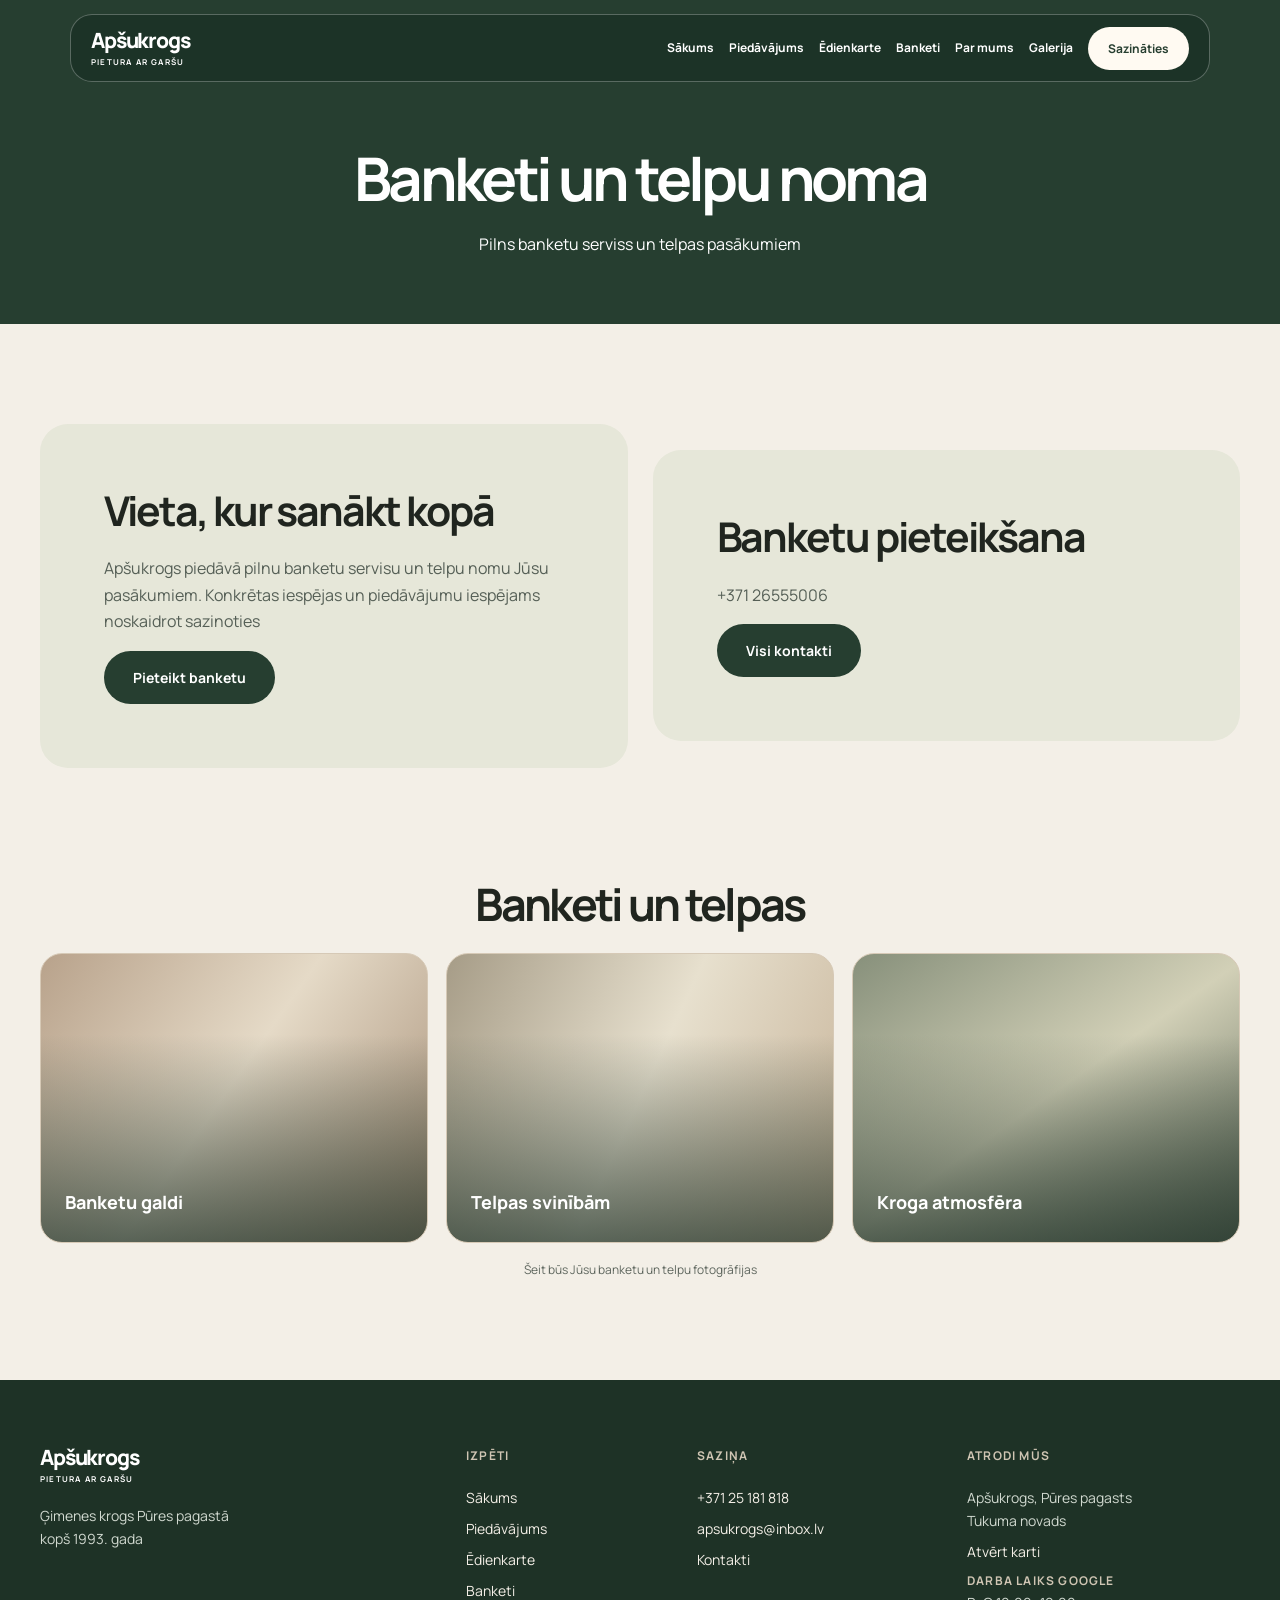
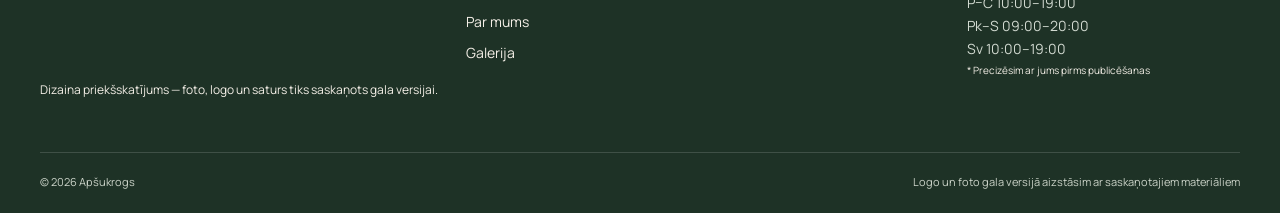
==== commit c8d8699e: "Prepare client-facing demo with verified hours and concise placeholders" ====
--- a/banketi.html
+++ b/banketi.html
@@ -1 +1 @@
-<!doctype html><html lang="lv"><head><meta charset="utf-8"><meta name="viewport" content="width=device-width,initial-scale=1"><meta name="theme-color" content="#274332"><meta name="description" content="Apšukrogs, Pūres pagasts — ēdināšana, banketi un pasākumi"><title>Banketi | Apšukrogs</title><link rel="stylesheet" href="styles.css"></head><body><header class="header"><div class="container header-inner"><a href="index.html" class="brand brand-demo" aria-label="Apšukrogs — sākums"><span class="logo-emblem" aria-hidden="true">A</span><span class="logo-wordmark">Apšukrogs<small>PIETURA AR GARŠU</small></span></a><button class="toggle" aria-label="Atvērt izvēlni" aria-expanded="false" onclick="let n=document.querySelector('.nav');let o=n.classList.toggle('open');this.setAttribute('aria-expanded',o)">☰</button><nav class="nav"><a href="index.html">Sākums</a><a href="piedavajums.html">Piedāvājums</a><a href="edienkarte.html">Ēdienkarte</a><a href="banketi.html">Banketi</a><a href="par-mums.html">Par mums</a><a href="galerija.html">Galerija</a><a href="kontakti.html" class="btn btn-light">Sazināties</a></nav></div></header><main><div class="page-head"><div class="container"><h1>Banketi un telpu noma</h1><p>Pilns banketu serviss un telpas pasākumiem</p></div></div><section class="section"><div class="container split"><div class="panel"><h2>Vieta, kur sanākt kopā</h2><p>Apšukrogs piedāvā pilnu banketu servisu un telpu nomu Jūsu pasākumiem. Konkrētas iespējas un piedāvājumu iespējams noskaidrot sazinoties</p><a class="btn btn-dark" href="tel:+37126555006">Pieteikt banketu</a></div><div class="panel"><h2>Banketu pieteikšana</h2><p>+371 26555006</p><a class="btn btn-dark" href="kontakti.html">Visi kontakti</a></div></div></section><section class="section banquet-photo-section"><div class="container"><h2 class="section-title">Banketi un telpas</h2><div class="banquet-photo-strip" aria-label="Banketu un telpu demo galerija"><div class="banquet-photo-slot banquet-style-one"><span class="photo-label">Banketu galdi</span></div><div class="banquet-photo-slot banquet-style-two"><span class="photo-label">Telpas svinībām</span></div><div class="banquet-photo-slot banquet-style-three"><span class="photo-label">Kroga atmosfēra</span></div></div><p class="gallery-demo-note">Demo foto vietas — gala versijā aizstāsim ar Apšukroga īstajām fotogrāfijām</p></div></section></main><footer class="footer footer-rich"><div class="container footer-grid"><div class="footer-about"><a href="index.html" class="brand brand-demo brand-footer"><span class="logo-emblem" aria-hidden="true">A</span><span class="logo-wordmark">Apšukrogs<small>PIETURA AR GARŠU</small></span></a><p>Ģimenes krogs Pūres pagastā<br>kopš 1993. gada</p></div><nav aria-label="Kājenes navigācija"><b>Izpēti</b><a href="index.html">Sākums</a><a href="piedavajums.html">Piedāvājums</a><a href="edienkarte.html">Ēdienkarte</a><a href="banketi.html">Banketi</a><a href="par-mums.html">Par mums</a><a href="galerija.html">Galerija</a></nav><div><b>Saziņa</b><a href="tel:+37125181818">+371 25 181 818</a><a href="mailto:apsukrogs@inbox.lv">apsukrogs@inbox.lv</a><a href="kontakti.html">Kontakti</a></div><div><b>Atrodi mūs</b><p>Apšukrogs, Pūres pagasts<br>Tukuma novads</p><a href="https://www.google.com/maps/search/?api=1&query=Ap%C5%A1ukrogs%20P%C5%ABres%20pagasts" target="_blank" rel="noopener">Atvērt karti</a><p class="footer-fine">Darba laiks jāapstiprina</p></div></div><div class="container footer-bottom"><span>© 2026 Apšukrogs</span><span>Neoficiāls dizaina demo · Materiāli pirms publicēšanas jāsaskaņo</span></div></footer></body></html>+<!doctype html><html lang="lv"><head><meta charset="utf-8"><meta name="viewport" content="width=device-width,initial-scale=1"><meta name="theme-color" content="#274332"><meta name="description" content="Apšukrogs, Pūres pagasts — ēdināšana, banketi un pasākumi"><title>Banketi | Apšukrogs</title><link rel="stylesheet" href="styles.css"></head><body><header class="header"><div class="container header-inner"><a href="index.html" class="brand brand-demo" aria-label="Apšukrogs — sākums"><span class="logo-wordmark">Apšukrogs<small>PIETURA AR GARŠU</small></span></a><button class="toggle" aria-label="Atvērt izvēlni" aria-expanded="false" onclick="let n=document.querySelector('.nav');let o=n.classList.toggle('open');this.setAttribute('aria-expanded',o)">☰</button><nav class="nav"><a href="index.html">Sākums</a><a href="piedavajums.html">Piedāvājums</a><a href="edienkarte.html">Ēdienkarte</a><a href="banketi.html">Banketi</a><a href="par-mums.html">Par mums</a><a href="galerija.html">Galerija</a><a href="kontakti.html" class="btn btn-light">Sazināties</a></nav></div></header><main><div class="page-head"><div class="container"><h1>Banketi un telpu noma</h1><p>Pilns banketu serviss un telpas pasākumiem</p></div></div><section class="section"><div class="container split"><div class="panel"><h2>Vieta, kur sanākt kopā</h2><p>Apšukrogs piedāvā pilnu banketu servisu un telpu nomu Jūsu pasākumiem. Konkrētas iespējas un piedāvājumu iespējams noskaidrot sazinoties</p><a class="btn btn-dark" href="tel:+37126555006">Pieteikt banketu</a></div><div class="panel"><h2>Banketu pieteikšana</h2><p>+371 26555006</p><a class="btn btn-dark" href="kontakti.html">Visi kontakti</a></div></div></section><section class="section banquet-photo-section"><div class="container"><h2 class="section-title">Banketi un telpas</h2><div class="banquet-photo-strip" aria-label="Banketu un telpu demo galerija"><div class="banquet-photo-slot banquet-style-one"><span class="photo-label">Banketu galdi</span></div><div class="banquet-photo-slot banquet-style-two"><span class="photo-label">Telpas svinībām</span></div><div class="banquet-photo-slot banquet-style-three"><span class="photo-label">Kroga atmosfēra</span></div></div><p class="gallery-demo-note">Šeit būs Jūsu banketu un telpu fotogrāfijas</p></div></section></main><footer class="footer footer-rich"><div class="container footer-grid"><div class="footer-about"><a href="index.html" class="brand brand-demo brand-footer"><span class="logo-wordmark">Apšukrogs<small>PIETURA AR GARŠU</small></span></a><p>Ģimenes krogs Pūres pagastā<br>kopš 1993. gada</p></div><nav aria-label="Kājenes navigācija"><b>Izpēti</b><a href="index.html">Sākums</a><a href="piedavajums.html">Piedāvājums</a><a href="edienkarte.html">Ēdienkarte</a><a href="banketi.html">Banketi</a><a href="par-mums.html">Par mums</a><a href="galerija.html">Galerija</a></nav><div><b>Saziņa</b><a href="tel:+37125181818">+371 25 181 818</a><a href="mailto:apsukrogs@inbox.lv">apsukrogs@inbox.lv</a><a href="kontakti.html">Kontakti</a></div><div><b>Atrodi mūs</b><p>Apšukrogs, Pūres pagasts<br>Tukuma novads</p><a href="https://www.google.com/maps/search/?api=1&query=Ap%C5%A1ukrogs%20P%C5%ABres%20pagasts" target="_blank" rel="noopener">Atvērt karti</a><div class="footer-hours"><b>Darba laiks <span class="source-label">Google</span></b><p>P–C 10:00–19:00<br>Pk–S 09:00–20:00<br>Sv 10:00–19:00</p><small>* Precizēsim ar jums pirms publicēšanas</small></div></div></div><div class="container demo-clarification">Dizaina priekšskatījums — foto, logo un saturs tiks saskaņots gala versijai.</div><div class="container footer-bottom"><span>© 2026 Apšukrogs</span><span>Logo un foto gala versijā aizstāsim ar saskaņotajiem materiāliem</span></div></footer></body></html>
--- a/styles.css
+++ b/styles.css
@@ -20,3 +20,19 @@
 .banquet-photo-strip{display:grid;grid-template-columns:repeat(3,minmax(0,1fr));gap:18px}
 .banquet-photo-slot{min-height:260px;border-radius:22px;background:#e8e4dc;color:#686860;display:grid;place-items:center;text-align:center;padding:24px;font-weight:600}
 @media(max-width:700px){.banquet-photo-strip{display:flex;overflow-x:auto;scroll-snap-type:x mandatory;padding-bottom:10px}.banquet-photo-slot{flex:0 0 82%;scroll-snap-align:start}}
+
+/* Demo brand preview — not the official Apšukrogs logo */
+.brand-demo{display:inline-flex;align-items:center;gap:11px;text-decoration:none}
+.logo-emblem{width:40px;height:40px;flex:0 0 40px;border:1px solid #f3e7d0a6;border-radius:13px;color:#f5e6cb;background:#ffffff10;display:grid;place-items:center;font-family:Georgia,serif;font-size:26px;font-weight:700;font-style:italic;line-height:1}
+.logo-wordmark{font:800 21px/1.05 Manrope,sans-serif;letter-spacing:-.055em;display:flex;flex-direction:column}
+.logo-wordmark small{display:block;font:700 8px/1.4 Manrope,sans-serif;letter-spacing:.15em;margin-top:5px}
+.brand-footer{color:#fff;margin-bottom:12px}.brand-footer .logo-wordmark{color:#fff}.brand-footer .logo-emblem{background:#ffffff12}
+.banquet-photo-slot{min-height:290px;position:relative;align-items:flex-end;justify-content:flex-start;text-align:left;overflow:hidden;border:1px solid #d6c9b6}
+.banquet-style-one{background:linear-gradient(0deg,#25372dba,transparent 72%),linear-gradient(125deg,#b8a28b,#e5dac7 48%,#a68e76)}
+.banquet-style-two{background:linear-gradient(0deg,#25372dba,transparent 72%),linear-gradient(115deg,#a69c87,#e7e0ce 50%,#c6b297)}
+.banquet-style-three{background:linear-gradient(0deg,#25372dba,transparent 72%),linear-gradient(145deg,#87907b,#d2d0b7 50%,#5b6655)}
+.photo-label{position:relative;z-index:1;color:white;font-size:18px;font-weight:750}
+.gallery-demo-note{color:var(--muted);font-size:12px;text-align:center;margin:17px auto 0}
+.location-section{padding-top:24px}.location-map{max-width:1040px;margin:auto;overflow:hidden;border-radius:26px;border:1px solid var(--line);background:#e4e6df}
+.location-map iframe{display:block;width:100%;height:390px;border:0}
+@media(max-width:700px){.logo-emblem{width:34px;height:34px;flex-basis:34px;font-size:23px;border-radius:11px}.logo-wordmark{font-size:18px}.logo-wordmark small{font-size:7px}.location-map iframe{height:300px}}
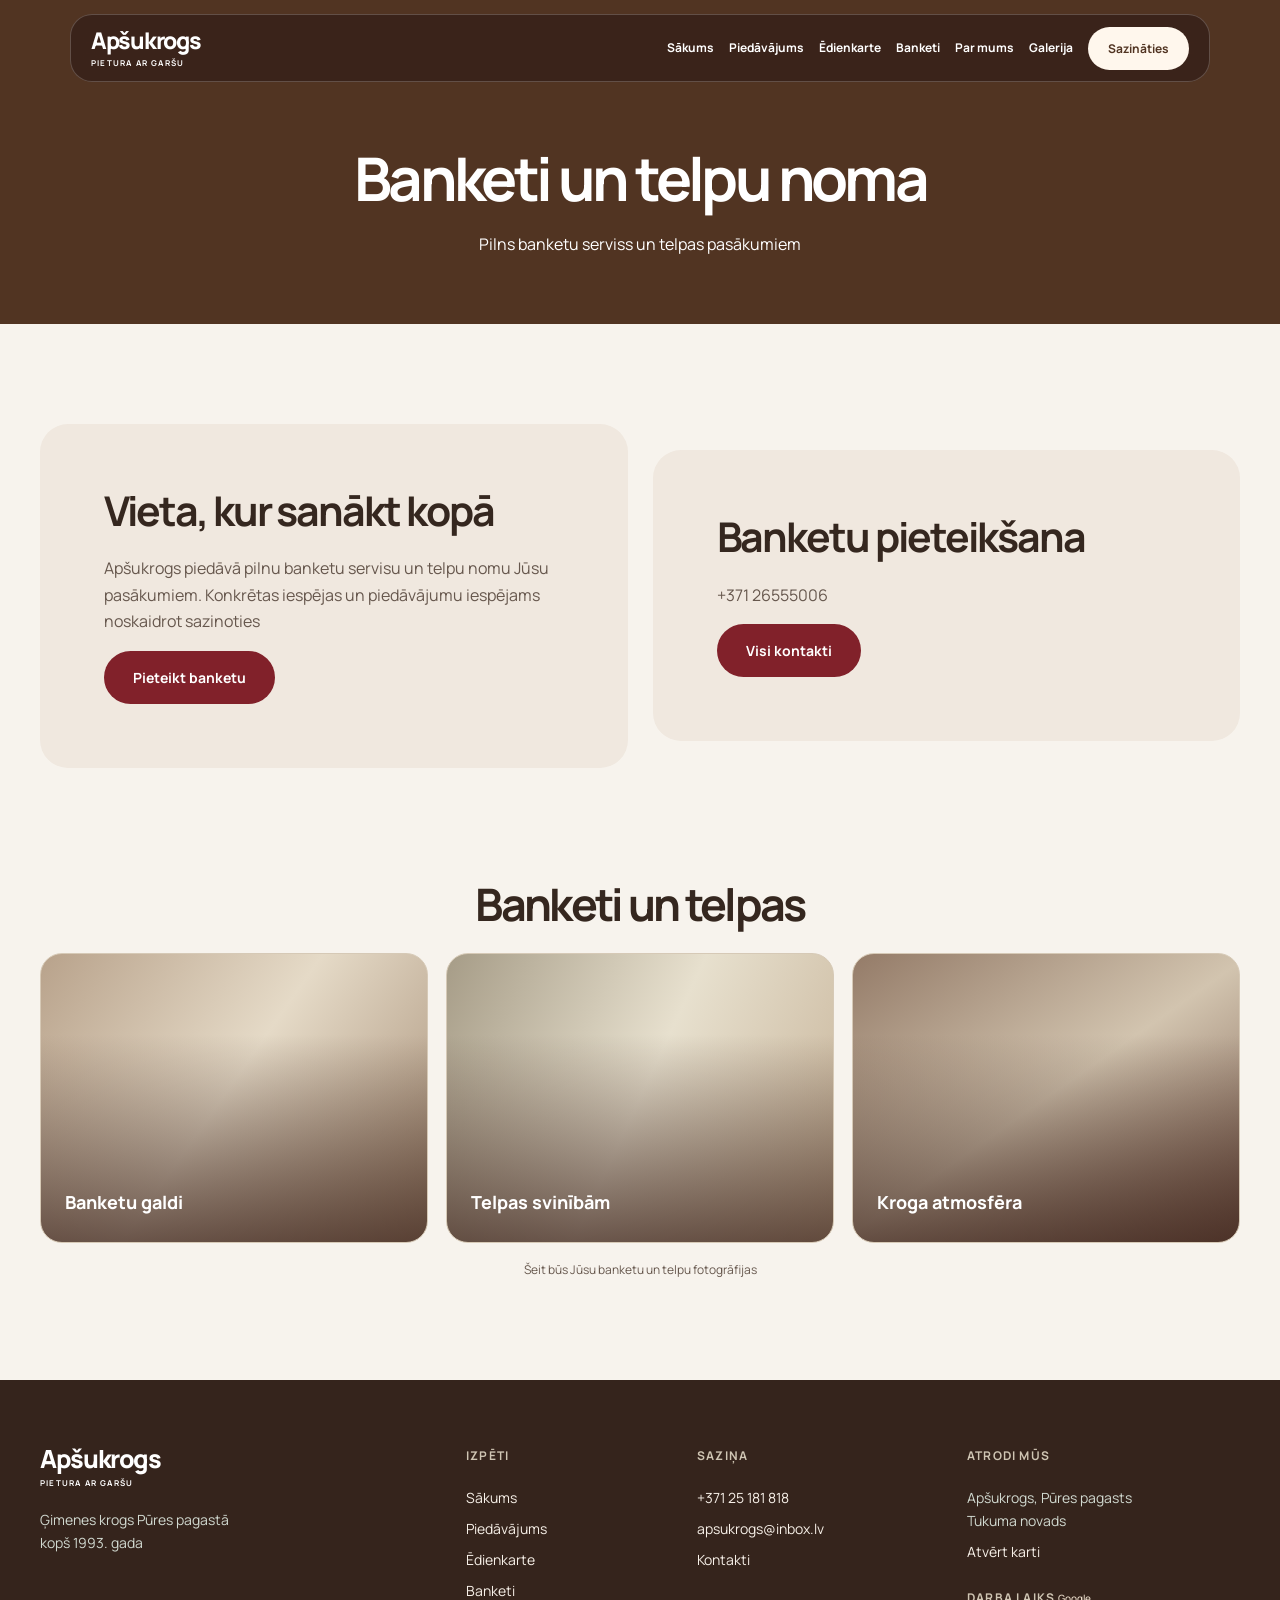
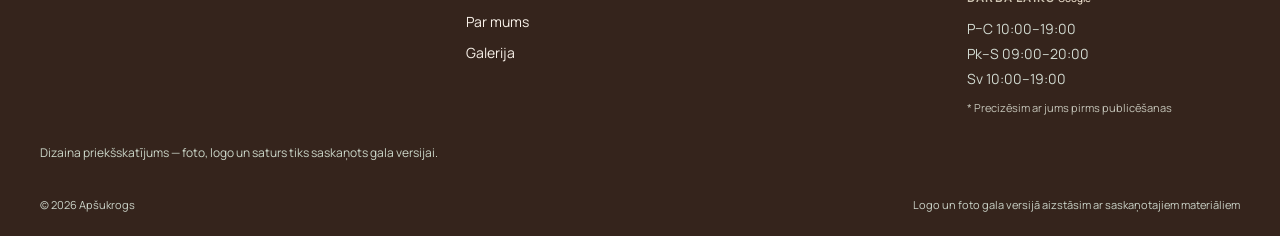
==== commit be7ffbd3: "Add mobile call and language preview icons" ====
--- a/banketi.html
+++ b/banketi.html
@@ -1 +1 @@
-<!doctype html><html lang="lv"><head><meta charset="utf-8"><meta name="viewport" content="width=device-width,initial-scale=1"><meta name="theme-color" content="#274332"><meta name="description" content="Apšukrogs, Pūres pagasts — ēdināšana, banketi un pasākumi"><title>Banketi | Apšukrogs</title><link rel="stylesheet" href="styles.css"></head><body><header class="header"><div class="container header-inner"><a href="index.html" class="brand brand-demo" aria-label="Apšukrogs — sākums"><span class="logo-wordmark">Apšukrogs<small>PIETURA AR GARŠU</small></span></a><button class="toggle" aria-label="Atvērt izvēlni" aria-expanded="false" onclick="let n=document.querySelector('.nav');let o=n.classList.toggle('open');this.setAttribute('aria-expanded',o)">☰</button><nav class="nav"><a href="index.html">Sākums</a><a href="piedavajums.html">Piedāvājums</a><a href="edienkarte.html">Ēdienkarte</a><a href="banketi.html">Banketi</a><a href="par-mums.html">Par mums</a><a href="galerija.html">Galerija</a><a href="kontakti.html" class="btn btn-light">Sazināties</a></nav></div></header><main><div class="page-head"><div class="container"><h1>Banketi un telpu noma</h1><p>Pilns banketu serviss un telpas pasākumiem</p></div></div><section class="section"><div class="container split"><div class="panel"><h2>Vieta, kur sanākt kopā</h2><p>Apšukrogs piedāvā pilnu banketu servisu un telpu nomu Jūsu pasākumiem. Konkrētas iespējas un piedāvājumu iespējams noskaidrot sazinoties</p><a class="btn btn-dark" href="tel:+37126555006">Pieteikt banketu</a></div><div class="panel"><h2>Banketu pieteikšana</h2><p>+371 26555006</p><a class="btn btn-dark" href="kontakti.html">Visi kontakti</a></div></div></section><section class="section banquet-photo-section"><div class="container"><h2 class="section-title">Banketi un telpas</h2><div class="banquet-photo-strip" aria-label="Banketu un telpu demo galerija"><div class="banquet-photo-slot banquet-style-one"><span class="photo-label">Banketu galdi</span></div><div class="banquet-photo-slot banquet-style-two"><span class="photo-label">Telpas svinībām</span></div><div class="banquet-photo-slot banquet-style-three"><span class="photo-label">Kroga atmosfēra</span></div></div><p class="gallery-demo-note">Šeit būs Jūsu banketu un telpu fotogrāfijas</p></div></section></main><footer class="footer footer-rich"><div class="container footer-grid"><div class="footer-about"><a href="index.html" class="brand brand-demo brand-footer"><span class="logo-wordmark">Apšukrogs<small>PIETURA AR GARŠU</small></span></a><p>Ģimenes krogs Pūres pagastā<br>kopš 1993. gada</p></div><nav aria-label="Kājenes navigācija"><b>Izpēti</b><a href="index.html">Sākums</a><a href="piedavajums.html">Piedāvājums</a><a href="edienkarte.html">Ēdienkarte</a><a href="banketi.html">Banketi</a><a href="par-mums.html">Par mums</a><a href="galerija.html">Galerija</a></nav><div><b>Saziņa</b><a href="tel:+37125181818">+371 25 181 818</a><a href="mailto:apsukrogs@inbox.lv">apsukrogs@inbox.lv</a><a href="kontakti.html">Kontakti</a></div><div><b>Atrodi mūs</b><p>Apšukrogs, Pūres pagasts<br>Tukuma novads</p><a href="https://www.google.com/maps/search/?api=1&query=Ap%C5%A1ukrogs%20P%C5%ABres%20pagasts" target="_blank" rel="noopener">Atvērt karti</a><div class="footer-hours"><b>Darba laiks <span class="source-label">Google</span></b><p>P–C 10:00–19:00<br>Pk–S 09:00–20:00<br>Sv 10:00–19:00</p><small>* Precizēsim ar jums pirms publicēšanas</small></div></div></div><div class="container demo-clarification">Dizaina priekšskatījums — foto, logo un saturs tiks saskaņots gala versijai.</div><div class="container footer-bottom"><span>© 2026 Apšukrogs</span><span>Logo un foto gala versijā aizstāsim ar saskaņotajiem materiāliem</span></div></footer></body></html>+<!doctype html><html lang="lv"><head><meta charset="utf-8"><meta name="viewport" content="width=device-width,initial-scale=1"><meta name="theme-color" content="#274332"><meta name="description" content="Apšukrogs, Pūres pagasts — ēdināšana, banketi un pasākumi"><title>Banketi | Apšukrogs</title><link rel="stylesheet" href="styles.css"></head><body><header class="header"><div class="container header-inner"><a href="index.html" class="brand brand-demo" aria-label="Apšukrogs — sākums"><span class="logo-wordmark">Apšukrogs<small>PIETURA AR GARŠU</small></span></a><div class="mobile-header-actions"><a href="tel:+37125181818" class="header-icon" aria-label="Piezvanīt Apšukrogam" title="Piezvanīt"><svg aria-hidden="true" viewBox="0 0 24 24" fill="none" stroke="currentColor" stroke-width="1.9" stroke-linecap="round" stroke-linejoin="round"><path d="M22 16.9v3a2 2 0 0 1-2.2 2 19.7 19.7 0 0 1-8.6-3.1 19.4 19.4 0 0 1-6-6A19.7 19.7 0 0 1 2.1 4.2 2 2 0 0 1 4.1 2h3a2 2 0 0 1 2 1.7l.5 3a2 2 0 0 1-.6 1.8L7.2 10a16 16 0 0 0 6.8 6.8l1.5-1.8a2 2 0 0 1 1.8-.6l3 .5A2 2 0 0 1 22 16.9Z"/></svg></a><span class="header-icon header-language-preview" aria-label="Valodu izvēle būs pieejama gala versijā" title="Valodu izvēle būs pieejama gala versijā"><svg aria-hidden="true" viewBox="0 0 24 24" fill="none" stroke="currentColor" stroke-width="1.9" stroke-linecap="round" stroke-linejoin="round"><circle cx="12" cy="12" r="9"/><path d="M3 12h18M12 3c-5 5-5 13 0 18M12 3c5 5 5 13 0 18"/></svg></span></div><button class="toggle" aria-label="Atvērt izvēlni" aria-expanded="false" onclick="let n=document.querySelector('.nav');let o=n.classList.toggle('open');this.setAttribute('aria-expanded',o)">☰</button><nav class="nav"><a href="index.html">Sākums</a><a href="piedavajums.html">Piedāvājums</a><a href="edienkarte.html">Ēdienkarte</a><a href="banketi.html">Banketi</a><a href="par-mums.html">Par mums</a><a href="galerija.html">Galerija</a><a href="kontakti.html" class="btn btn-light">Sazināties</a></nav></div></header><main><div class="page-head"><div class="container"><h1>Banketi un telpu noma</h1><p>Pilns banketu serviss un telpas pasākumiem</p></div></div><section class="section"><div class="container split"><div class="panel"><h2>Vieta, kur sanākt kopā</h2><p>Apšukrogs piedāvā pilnu banketu servisu un telpu nomu Jūsu pasākumiem. Konkrētas iespējas un piedāvājumu iespējams noskaidrot sazinoties</p><a class="btn btn-dark" href="tel:+37126555006">Pieteikt banketu</a></div><div class="panel"><h2>Banketu pieteikšana</h2><p>+371 26555006</p><a class="btn btn-dark" href="kontakti.html">Visi kontakti</a></div></div></section><section class="section banquet-photo-section"><div class="container"><h2 class="section-title">Banketi un telpas</h2><div class="banquet-photo-strip" aria-label="Banketu un telpu demo galerija"><div class="banquet-photo-slot banquet-style-one"><span class="photo-label">Banketu galdi</span></div><div class="banquet-photo-slot banquet-style-two"><span class="photo-label">Telpas svinībām</span></div><div class="banquet-photo-slot banquet-style-three"><span class="photo-label">Kroga atmosfēra</span></div></div><p class="gallery-demo-note">Šeit būs Jūsu banketu un telpu fotogrāfijas</p></div></section></main><footer class="footer footer-rich"><div class="container footer-grid"><div class="footer-about"><a href="index.html" class="brand brand-demo brand-footer"><span class="logo-wordmark">Apšukrogs<small>PIETURA AR GARŠU</small></span></a><p>Ģimenes krogs Pūres pagastā<br>kopš 1993. gada</p></div><nav aria-label="Kājenes navigācija"><b>Izpēti</b><a href="index.html">Sākums</a><a href="piedavajums.html">Piedāvājums</a><a href="edienkarte.html">Ēdienkarte</a><a href="banketi.html">Banketi</a><a href="par-mums.html">Par mums</a><a href="galerija.html">Galerija</a></nav><div><b>Saziņa</b><a href="tel:+37125181818">+371 25 181 818</a><a href="mailto:apsukrogs@inbox.lv">apsukrogs@inbox.lv</a><a href="kontakti.html">Kontakti</a></div><div><b>Atrodi mūs</b><p>Apšukrogs, Pūres pagasts<br>Tukuma novads</p><a href="https://www.google.com/maps/search/?api=1&query=Ap%C5%A1ukrogs%20P%C5%ABres%20pagasts" target="_blank" rel="noopener">Atvērt karti</a><div class="footer-hours"><b>Darba laiks <span class="source-label">Google</span></b><p>P–C 10:00–19:00<br>Pk–S 09:00–20:00<br>Sv 10:00–19:00</p><small>* Precizēsim ar jums pirms publicēšanas</small></div></div></div><div class="container demo-clarification">Dizaina priekšskatījums — foto, logo un saturs tiks saskaņots gala versijai.</div><div class="container footer-bottom"><span>© 2026 Apšukrogs</span><span>Logo un foto gala versijā aizstāsim ar saskaņotajiem materiāliem</span></div></footer></body></html>
--- a/styles.css
+++ b/styles.css
@@ -36,3 +36,63 @@
 .location-section{padding-top:24px}.location-map{max-width:1040px;margin:auto;overflow:hidden;border-radius:26px;border:1px solid var(--line);background:#e4e6df}
 .location-map iframe{display:block;width:100%;height:390px;border:0}
 @media(max-width:700px){.logo-emblem{width:34px;height:34px;flex-basis:34px;font-size:23px;border-radius:11px}.logo-wordmark{font-size:18px}.logo-wordmark small{font-size:7px}.location-map iframe{height:300px}}
+
+/* Client-facing demo housekeeping */
+.brand-demo{gap:0}.brand-demo .logo-wordmark{font-size:23px}.brand-footer .logo-wordmark{font-size:25px}
+.footer-hours{margin-top:17px}.footer-hours b{display:block;margin:0 0 8px}.footer-hours p{line-height:1.8}.footer-hours small{font-size:11px;color:#c5c5b9;line-height:1.5;display:block;margin-top:9px}
+.source-label{font-size:10px;text-transform:none;letter-spacing:0;font-weight:500;color:#b6c7b8}
+.demo-clarification{font-size:12px;color:#cbd6c8;margin-top:42px;padding:13px 0;border-top:1px solid #ffffff20}
+.footer-bottom{margin-top:12px}
+@media(max-width:700px){.brand-demo .logo-wordmark{font-size:19px}}
+
+/* Kompakta kontaktu sadaļa */
+.contact-detail-section{padding:72px 0 90px}
+.contact-compact{max-width:980px;margin:0 auto 30px;display:grid;grid-template-columns:repeat(2,minmax(0,1fr));gap:14px}
+.contact-item-row{display:flex;align-items:flex-start;gap:18px;padding:23px 25px;background:#fff;border:1px solid #e7e5df;border-radius:20px;min-width:0}
+.contact-icon{width:44px;height:44px;flex:0 0 44px;border-radius:14px;background:#edf0e9;color:var(--green);display:grid;place-items:center}
+.contact-item-row h2{font-size:15px;line-height:1.5;margin:0 0 5px;font-weight:750}
+.contact-item-row p,.contact-item-row a{font-size:15px;line-height:1.65;color:var(--muted);margin:0;overflow-wrap:anywhere}
+.contact-item-row a:hover{color:var(--green);text-decoration:underline}
+.contact-map{max-width:980px;margin:auto;overflow:hidden;border-radius:24px;border:1px solid #dfdbd2;background:#e9ebe5}
+.contact-map iframe{display:block;width:100%;height:330px;border:0}
+.contact-map-action{text-align:center;margin-top:24px}
+@media(max-width:700px){.contact-detail-section{padding:54px 0 70px}.contact-compact{grid-template-columns:1fr;gap:10px}.contact-item-row{padding:18px;gap:14px}.contact-map iframe{height:280px}}
+
+/* Brand alignment — colors sampled approximately from customer's actual signage/logo */
+:root{--bg:#F7F3ED;--cream:#FFFFFF;--ink:#35271F;--muted:#66574D;--green:#81212A;--line:#E6DAD0;--wood:#513422;--sand:#C49A70;--brand-burgundy:#81212A;--brand-brown:#513422;--brand-caramel:#C49A70}
+body{background:var(--bg);color:var(--ink)}
+.header-inner{background:rgba(54,32,25,.82);border-color:rgba(255,255,255,.2)}
+.page-head{background:var(--brand-brown)}
+.contact,.footer-rich{background:var(--brand-brown)}
+.offer,.menu-list article,.contact-item-row{background:#fff;border-color:var(--line)}
+.panel{background:#F0E8DF}.panel p,.offer p{color:var(--muted)}
+.btn-dark{background:var(--brand-burgundy);color:white}
+.btn-light{background:#fff7ed;color:var(--brand-brown)}
+.btn-ghost{border-color:#fff6ed;color:white}
+.offer a.more,.link-arrow{color:var(--brand-burgundy)}
+.hero h1 em{color:#f3d7ad}
+.hero::before{background:linear-gradient(180deg,rgba(31,16,12,.18),rgba(31,16,12,.54))}
+.hero:before{background:linear-gradient(180deg,rgba(31,16,12,.26),rgba(31,16,12,.65))}
+.offer-media-placeholder,.gallery-placeholder{background:linear-gradient(140deg,#E9E0D7,#F2EAE2);color:#735d4d}
+.banquet-style-one{background:linear-gradient(0deg,#3c231bba,transparent 72%),linear-gradient(125deg,#b8a28b,#e5dac7 48%,#a68e76)}
+.banquet-style-two{background:linear-gradient(0deg,#3c231bba,transparent 72%),linear-gradient(115deg,#a69c87,#e7e0ce 50%,#c6b297)}
+.banquet-style-three{background:linear-gradient(0deg,#3c231bba,transparent 72%),linear-gradient(145deg,#947b68,#d2c4af 50%,#795b4c)}
+.source-label{color:#eee0ce}
+.contact-icon{background:#F6ECE6;color:var(--brand-burgundy)}
+.story a,.contact-item-row a:hover{color:var(--brand-burgundy)}
+:focus-visible{outline-color:#A64D4D}
+
+/* Final visual separation: homepage contact section vs footer */
+body .contact{background:#81212A;color:#fffaf2}
+body .contact p{color:#f6e6df}
+body .contact .btn-light{background:#fffaf2;color:#513422}
+body .footer-rich{background:#35241c;color:#f7f0e8}
+body .footer-rich .footer-bottom{border-top:none;margin-top:12px;padding-top:8px}
+body .footer-rich .demo-clarification{border-top:none;padding-top:0;margin-top:26px}
+
+/* Homepage closing CTA: quiet white section, one consistent brand accent */
+body .contact{background:#fff;color:#20251f}
+body .contact p{color:#5e574f}
+body .contact .section-title{color:#20251f}
+body .contact .btn-light{background:#81212A;color:#fff;border-color:#81212A}
+body .contact .btn-light:hover{background:#6c1c23;color:#fff}
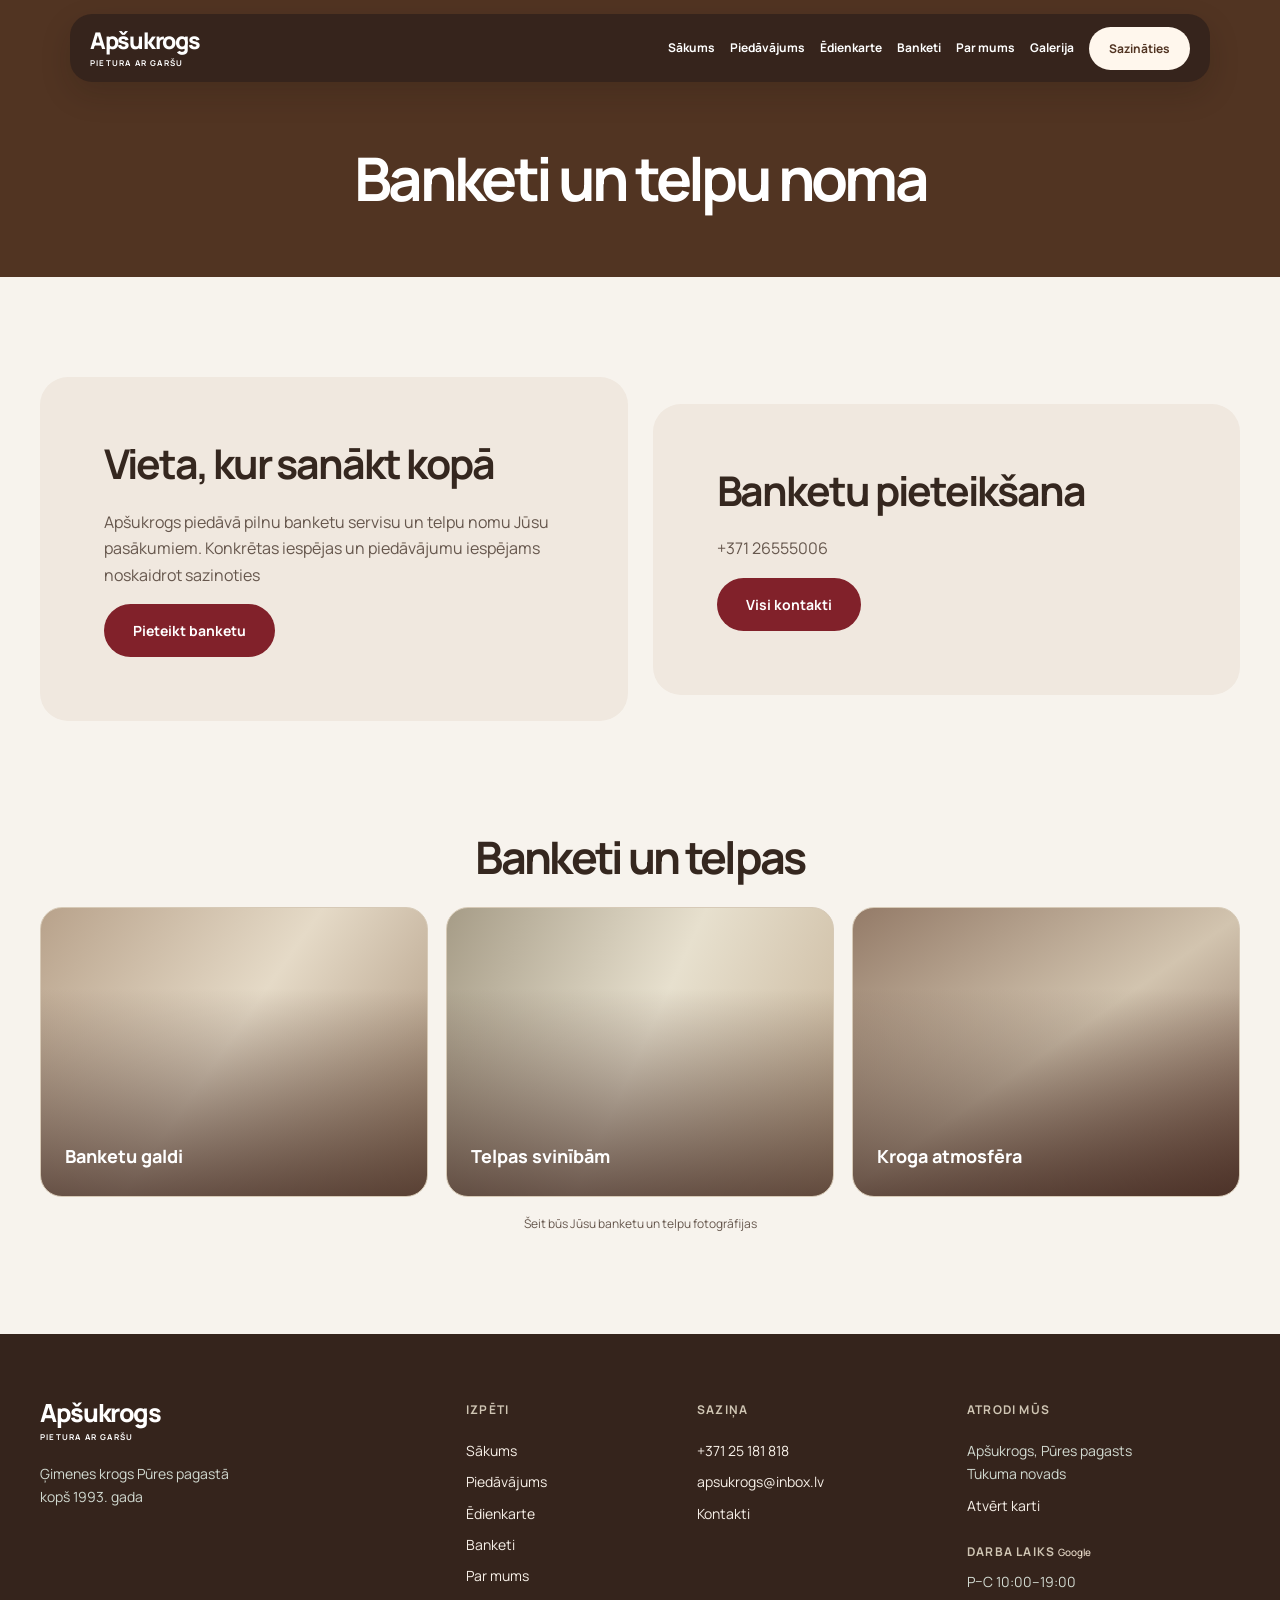
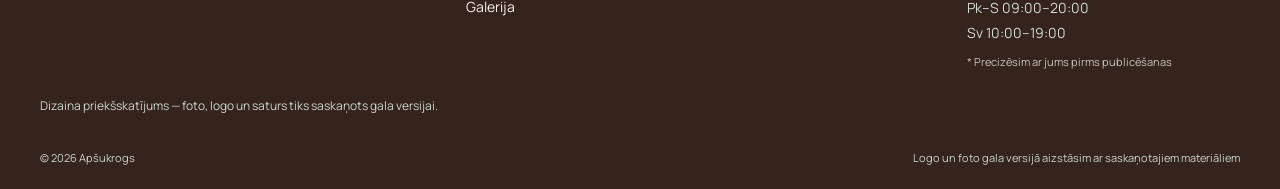
==== commit a550be01: "Remove introductory descriptions under page headings" ====
--- a/banketi.html
+++ b/banketi.html
@@ -1 +1 @@
-<!doctype html><html lang="lv"><head><meta charset="utf-8"><meta name="viewport" content="width=device-width,initial-scale=1"><meta name="theme-color" content="#274332"><meta name="description" content="Apšukrogs, Pūres pagasts — ēdināšana, banketi un pasākumi"><title>Banketi | Apšukrogs</title><link rel="stylesheet" href="styles.css"></head><body><header class="header"><div class="container header-inner"><a href="index.html" class="brand brand-demo" aria-label="Apšukrogs — sākums"><span class="logo-wordmark">Apšukrogs<small>PIETURA AR GARŠU</small></span></a><div class="mobile-header-actions"><a href="tel:+37125181818" class="header-icon" aria-label="Piezvanīt Apšukrogam" title="Piezvanīt"><svg aria-hidden="true" viewBox="0 0 24 24" fill="none" stroke="currentColor" stroke-width="1.9" stroke-linecap="round" stroke-linejoin="round"><path d="M22 16.9v3a2 2 0 0 1-2.2 2 19.7 19.7 0 0 1-8.6-3.1 19.4 19.4 0 0 1-6-6A19.7 19.7 0 0 1 2.1 4.2 2 2 0 0 1 4.1 2h3a2 2 0 0 1 2 1.7l.5 3a2 2 0 0 1-.6 1.8L7.2 10a16 16 0 0 0 6.8 6.8l1.5-1.8a2 2 0 0 1 1.8-.6l3 .5A2 2 0 0 1 22 16.9Z"/></svg></a><span class="header-icon header-language-preview" aria-label="Valodu izvēle būs pieejama gala versijā" title="Valodu izvēle būs pieejama gala versijā"><svg aria-hidden="true" viewBox="0 0 24 24" fill="none" stroke="currentColor" stroke-width="1.9" stroke-linecap="round" stroke-linejoin="round"><circle cx="12" cy="12" r="9"/><path d="M3 12h18M12 3c-5 5-5 13 0 18M12 3c5 5 5 13 0 18"/></svg></span></div><button class="toggle" aria-label="Atvērt izvēlni" aria-expanded="false" onclick="let n=document.querySelector('.nav');let o=n.classList.toggle('open');this.setAttribute('aria-expanded',o)">☰</button><nav class="nav"><a href="index.html">Sākums</a><a href="piedavajums.html">Piedāvājums</a><a href="edienkarte.html">Ēdienkarte</a><a href="banketi.html">Banketi</a><a href="par-mums.html">Par mums</a><a href="galerija.html">Galerija</a><a href="kontakti.html" class="btn btn-light">Sazināties</a></nav></div></header><main><div class="page-head"><div class="container"><h1>Banketi un telpu noma</h1><p>Pilns banketu serviss un telpas pasākumiem</p></div></div><section class="section"><div class="container split"><div class="panel"><h2>Vieta, kur sanākt kopā</h2><p>Apšukrogs piedāvā pilnu banketu servisu un telpu nomu Jūsu pasākumiem. Konkrētas iespējas un piedāvājumu iespējams noskaidrot sazinoties</p><a class="btn btn-dark" href="tel:+37126555006">Pieteikt banketu</a></div><div class="panel"><h2>Banketu pieteikšana</h2><p>+371 26555006</p><a class="btn btn-dark" href="kontakti.html">Visi kontakti</a></div></div></section><section class="section banquet-photo-section"><div class="container"><h2 class="section-title">Banketi un telpas</h2><div class="banquet-photo-strip" aria-label="Banketu un telpu demo galerija"><div class="banquet-photo-slot banquet-style-one"><span class="photo-label">Banketu galdi</span></div><div class="banquet-photo-slot banquet-style-two"><span class="photo-label">Telpas svinībām</span></div><div class="banquet-photo-slot banquet-style-three"><span class="photo-label">Kroga atmosfēra</span></div></div><p class="gallery-demo-note">Šeit būs Jūsu banketu un telpu fotogrāfijas</p></div></section></main><footer class="footer footer-rich"><div class="container footer-grid"><div class="footer-about"><a href="index.html" class="brand brand-demo brand-footer"><span class="logo-wordmark">Apšukrogs<small>PIETURA AR GARŠU</small></span></a><p>Ģimenes krogs Pūres pagastā<br>kopš 1993. gada</p></div><nav aria-label="Kājenes navigācija"><b>Izpēti</b><a href="index.html">Sākums</a><a href="piedavajums.html">Piedāvājums</a><a href="edienkarte.html">Ēdienkarte</a><a href="banketi.html">Banketi</a><a href="par-mums.html">Par mums</a><a href="galerija.html">Galerija</a></nav><div><b>Saziņa</b><a href="tel:+37125181818">+371 25 181 818</a><a href="mailto:apsukrogs@inbox.lv">apsukrogs@inbox.lv</a><a href="kontakti.html">Kontakti</a></div><div><b>Atrodi mūs</b><p>Apšukrogs, Pūres pagasts<br>Tukuma novads</p><a href="https://www.google.com/maps/search/?api=1&query=Ap%C5%A1ukrogs%20P%C5%ABres%20pagasts" target="_blank" rel="noopener">Atvērt karti</a><div class="footer-hours"><b>Darba laiks <span class="source-label">Google</span></b><p>P–C 10:00–19:00<br>Pk–S 09:00–20:00<br>Sv 10:00–19:00</p><small>* Precizēsim ar jums pirms publicēšanas</small></div></div></div><div class="container demo-clarification">Dizaina priekšskatījums — foto, logo un saturs tiks saskaņots gala versijai.</div><div class="container footer-bottom"><span>© 2026 Apšukrogs</span><span>Logo un foto gala versijā aizstāsim ar saskaņotajiem materiāliem</span></div></footer></body></html>+<!doctype html><html lang="lv"><head><meta charset="utf-8"><meta name="viewport" content="width=device-width,initial-scale=1"><meta name="theme-color" content="#274332"><meta name="description" content="Apšukrogs, Pūres pagasts — ēdināšana, banketi un pasākumi"><title>Banketi | Apšukrogs</title><link rel="stylesheet" href="styles.css"></head><body><header class="header"><div class="container header-inner"><a href="index.html" class="brand brand-demo" aria-label="Apšukrogs — sākums"><span class="logo-wordmark">Apšukrogs<small>PIETURA AR GARŠU</small></span></a><div class="mobile-header-actions"><a href="tel:+37125181818" class="header-icon" aria-label="Piezvanīt Apšukrogam" title="Piezvanīt"><svg aria-hidden="true" viewBox="0 0 24 24" fill="none" stroke="currentColor" stroke-width="1.9" stroke-linecap="round" stroke-linejoin="round"><path d="M22 16.9v3a2 2 0 0 1-2.2 2 19.7 19.7 0 0 1-8.6-3.1 19.4 19.4 0 0 1-6-6A19.7 19.7 0 0 1 2.1 4.2 2 2 0 0 1 4.1 2h3a2 2 0 0 1 2 1.7l.5 3a2 2 0 0 1-.6 1.8L7.2 10a16 16 0 0 0 6.8 6.8l1.5-1.8a2 2 0 0 1 1.8-.6l3 .5A2 2 0 0 1 22 16.9Z"/></svg></a><span class="header-icon header-language-preview" aria-label="Valodu izvēle būs pieejama gala versijā" title="Valodu izvēle būs pieejama gala versijā"><svg aria-hidden="true" viewBox="0 0 24 24" fill="none" stroke="currentColor" stroke-width="1.9" stroke-linecap="round" stroke-linejoin="round"><circle cx="12" cy="12" r="9"/><path d="M3 12h18M12 3c-5 5-5 13 0 18M12 3c5 5 5 13 0 18"/></svg></span></div><button class="toggle" aria-label="Atvērt izvēlni" aria-expanded="false" onclick="let n=document.querySelector('.nav');let o=n.classList.toggle('open');this.setAttribute('aria-expanded',o)">☰</button><nav class="nav"><a href="index.html">Sākums</a><a href="piedavajums.html">Piedāvājums</a><a href="edienkarte.html">Ēdienkarte</a><a href="banketi.html">Banketi</a><a href="par-mums.html">Par mums</a><a href="galerija.html">Galerija</a><a href="kontakti.html" class="btn btn-light">Sazināties</a></nav></div></header><main><div class="page-head"><div class="container"><h1>Banketi un telpu noma</h1></div></div><section class="section"><div class="container split"><div class="panel"><h2>Vieta, kur sanākt kopā</h2><p>Apšukrogs piedāvā pilnu banketu servisu un telpu nomu Jūsu pasākumiem. Konkrētas iespējas un piedāvājumu iespējams noskaidrot sazinoties</p><a class="btn btn-dark" href="tel:+37126555006">Pieteikt banketu</a></div><div class="panel"><h2>Banketu pieteikšana</h2><p>+371 26555006</p><a class="btn btn-dark" href="kontakti.html">Visi kontakti</a></div></div></section><section class="section banquet-photo-section"><div class="container"><h2 class="section-title">Banketi un telpas</h2><div class="banquet-photo-strip" aria-label="Banketu un telpu demo galerija"><div class="banquet-photo-slot banquet-style-one"><span class="photo-label">Banketu galdi</span></div><div class="banquet-photo-slot banquet-style-two"><span class="photo-label">Telpas svinībām</span></div><div class="banquet-photo-slot banquet-style-three"><span class="photo-label">Kroga atmosfēra</span></div></div><p class="gallery-demo-note">Šeit būs Jūsu banketu un telpu fotogrāfijas</p></div></section></main><footer class="footer footer-rich"><div class="container footer-grid"><div class="footer-about"><a href="index.html" class="brand brand-demo brand-footer"><span class="logo-wordmark">Apšukrogs<small>PIETURA AR GARŠU</small></span></a><p>Ģimenes krogs Pūres pagastā<br>kopš 1993. gada</p></div><nav aria-label="Kājenes navigācija"><b>Izpēti</b><a href="index.html">Sākums</a><a href="piedavajums.html">Piedāvājums</a><a href="edienkarte.html">Ēdienkarte</a><a href="banketi.html">Banketi</a><a href="par-mums.html">Par mums</a><a href="galerija.html">Galerija</a></nav><div><b>Saziņa</b><a href="tel:+37125181818">+371 25 181 818</a><a href="mailto:apsukrogs@inbox.lv">apsukrogs@inbox.lv</a><a href="kontakti.html">Kontakti</a></div><div><b>Atrodi mūs</b><p>Apšukrogs, Pūres pagasts<br>Tukuma novads</p><a href="https://www.google.com/maps/search/?api=1&query=Ap%C5%A1ukrogs%20P%C5%ABres%20pagasts" target="_blank" rel="noopener">Atvērt karti</a><div class="footer-hours"><b>Darba laiks <span class="source-label">Google</span></b><p>P–C 10:00–19:00<br>Pk–S 09:00–20:00<br>Sv 10:00–19:00</p><small>* Precizēsim ar jums pirms publicēšanas</small></div></div></div><div class="container demo-clarification">Dizaina priekšskatījums — foto, logo un saturs tiks saskaņots gala versijai.</div><div class="container footer-bottom"><span>© 2026 Apšukrogs</span><span>Logo un foto gala versijā aizstāsim ar saskaņotajiem materiāliem</span></div></footer></body></html>
--- a/styles.css
+++ b/styles.css
@@ -96,3 +96,45 @@
 body .contact .section-title{color:#20251f}
 body .contact .btn-light{background:#81212A;color:#fff;border-color:#81212A}
 body .contact .btn-light:hover{background:#6c1c23;color:#fff}
+
+/* Mobile nav matches brown brand header; preview action icons */
+.mobile-header-actions{display:none}
+.header-icon{display:inline-flex;align-items:center;justify-content:center;width:38px;height:38px;border:1px solid rgba(255,255,255,.48);border-radius:50%;color:#fff;background:rgba(255,255,255,.06);flex-shrink:0}
+.header-icon svg{width:19px;height:19px}
+.header-language-preview{opacity:.62;cursor:default}
+@media(max-width:700px){
+ .header-inner{gap:8px}
+ .mobile-header-actions{display:flex;align-items:center;gap:7px;margin-left:auto}
+ .brand-demo .logo-wordmark{font-size:18px}
+ .toggle{width:38px;height:38px;display:grid;place-items:center;border-radius:50%;padding:0;font-size:18px;flex-shrink:0}
+ .nav{background:#513422;border:1px solid rgba(255,255,255,.14);box-shadow:0 16px 36px rgba(34,19,13,.22)}
+ .nav a.btn-light{color:#513422}
+}
+@media(max-width:380px){.header-inner{padding:9px 11px}.mobile-header-actions{gap:5px}.header-icon,.toggle{width:35px;height:35px}.brand-demo .logo-wordmark{font-size:16px}}
+
+/* Mobile footer final QA: clean hierarchy and legible columns */
+@media(max-width:700px){
+ body .footer-rich{padding:46px 0 24px}
+ body .footer-rich .footer-grid{display:grid;grid-template-columns:repeat(2,minmax(0,1fr));column-gap:25px;row-gap:31px;align-items:start}
+ body .footer-rich .footer-about{grid-column:1/-1;gap:9px}
+ body .footer-rich .footer-about p{font-size:14px;line-height:1.7}
+ body .footer-rich .footer-grid nav{grid-column:1;grid-row:2}
+ body .footer-rich .footer-grid>div:nth-child(3){grid-column:2;grid-row:2}
+ body .footer-rich .footer-grid>div:nth-child(4){grid-column:1/-1;grid-row:3;border-top:1px solid rgba(255,255,255,.15);padding-top:25px}
+ body .footer-rich .footer-grid>div:nth-child(4) p{max-width:none}
+ body .footer-rich .footer-grid>div:nth-child(4) .footer-hours{margin-top:18px}
+ body .footer-rich .footer-hours p{line-height:1.9}
+ body .footer-rich .footer-grid a{overflow-wrap:anywhere;word-break:normal;font-size:13px}
+ body .footer-rich .footer-grid b{font-size:11px;margin-bottom:4px}
+ body .footer-rich .demo-clarification{margin-top:30px;line-height:1.65}
+ body .footer-rich .footer-bottom{margin-top:16px;line-height:1.7}
+}
+@media(max-width:390px){
+ body .footer-rich .footer-grid{column-gap:16px}
+ body .footer-rich .footer-grid a{font-size:12px}
+}
+
+/* Minimal seamless floating navigation, always visible while scrolling */
+.header{position:fixed;top:14px;left:0;right:0;width:100%;z-index:1000}
+.header-inner{border:0!important;outline:0;box-shadow:0 12px 30px rgba(26,15,12,.17);background:rgba(53,36,28,.94);-webkit-backdrop-filter:blur(16px);backdrop-filter:blur(16px)}
+@media(max-width:700px){.header{top:12px}.header-inner{border:0!important;box-shadow:0 10px 25px rgba(26,15,12,.18)}}
